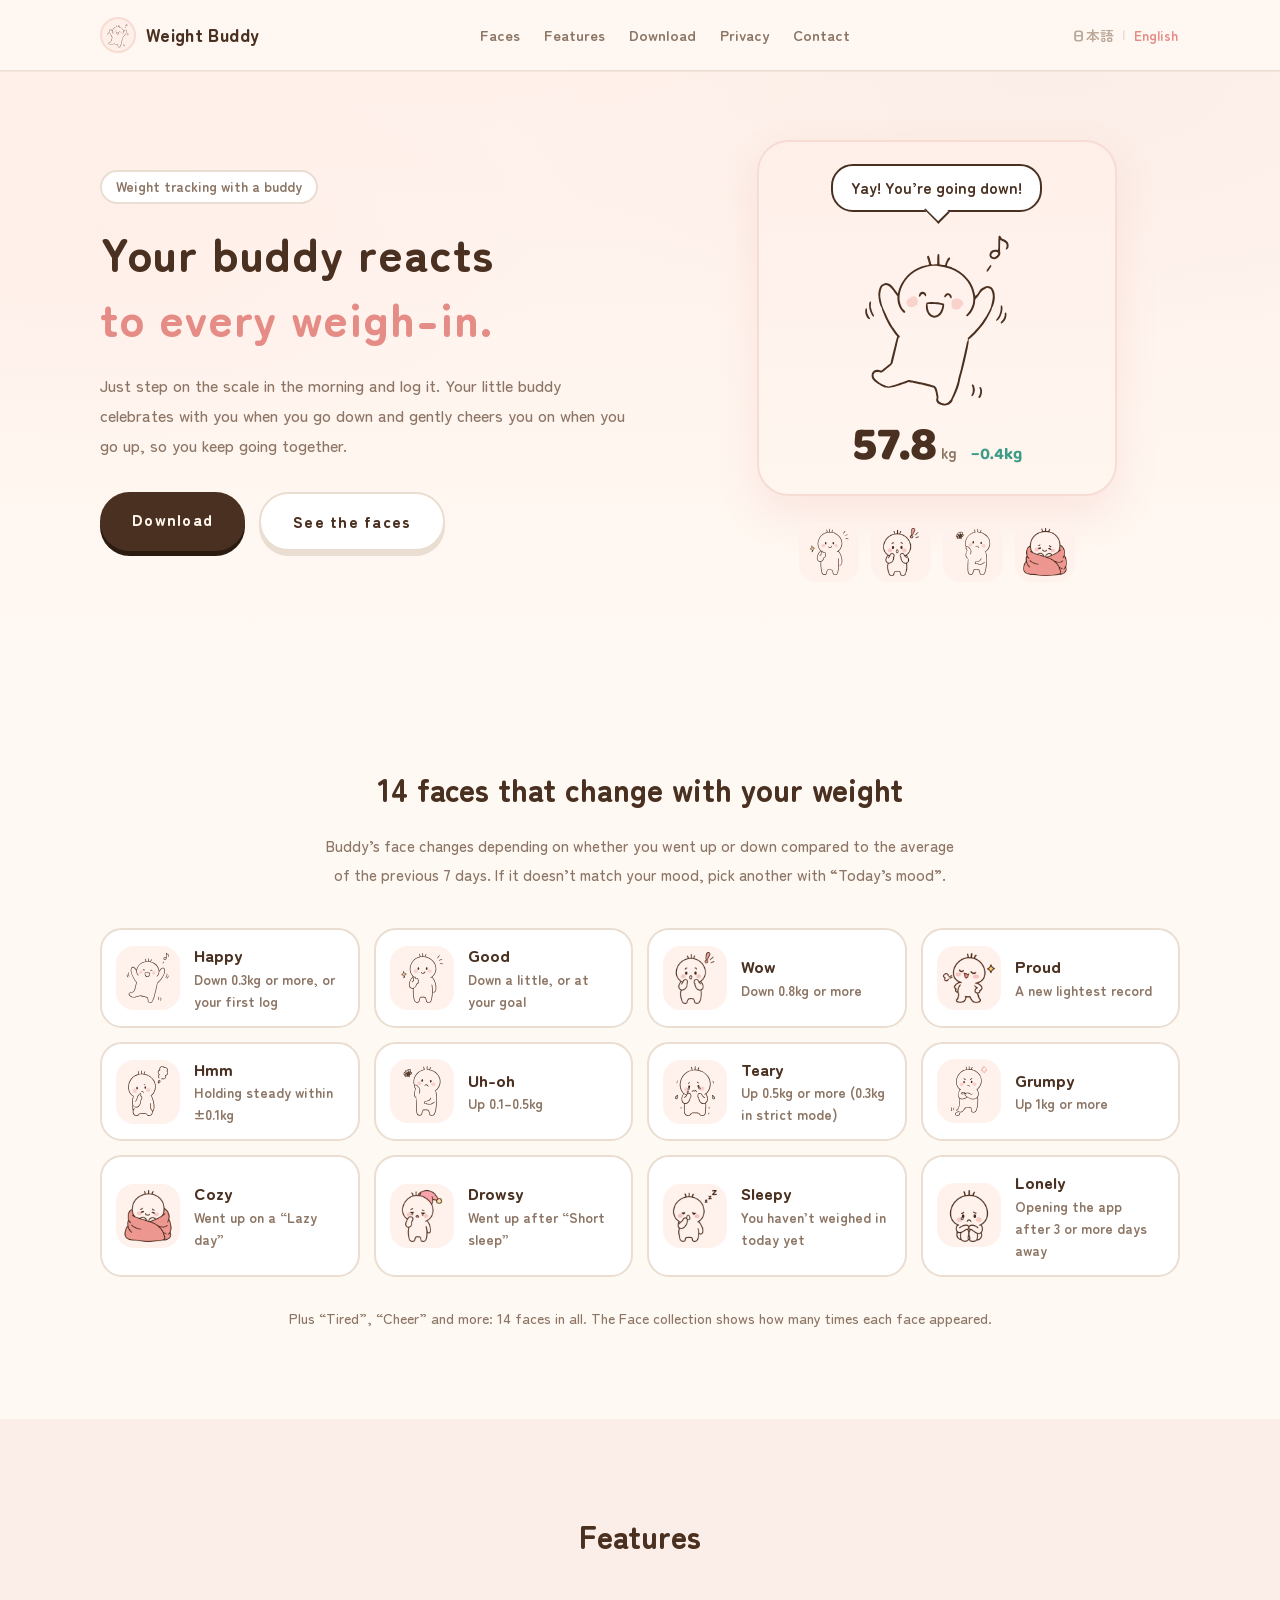
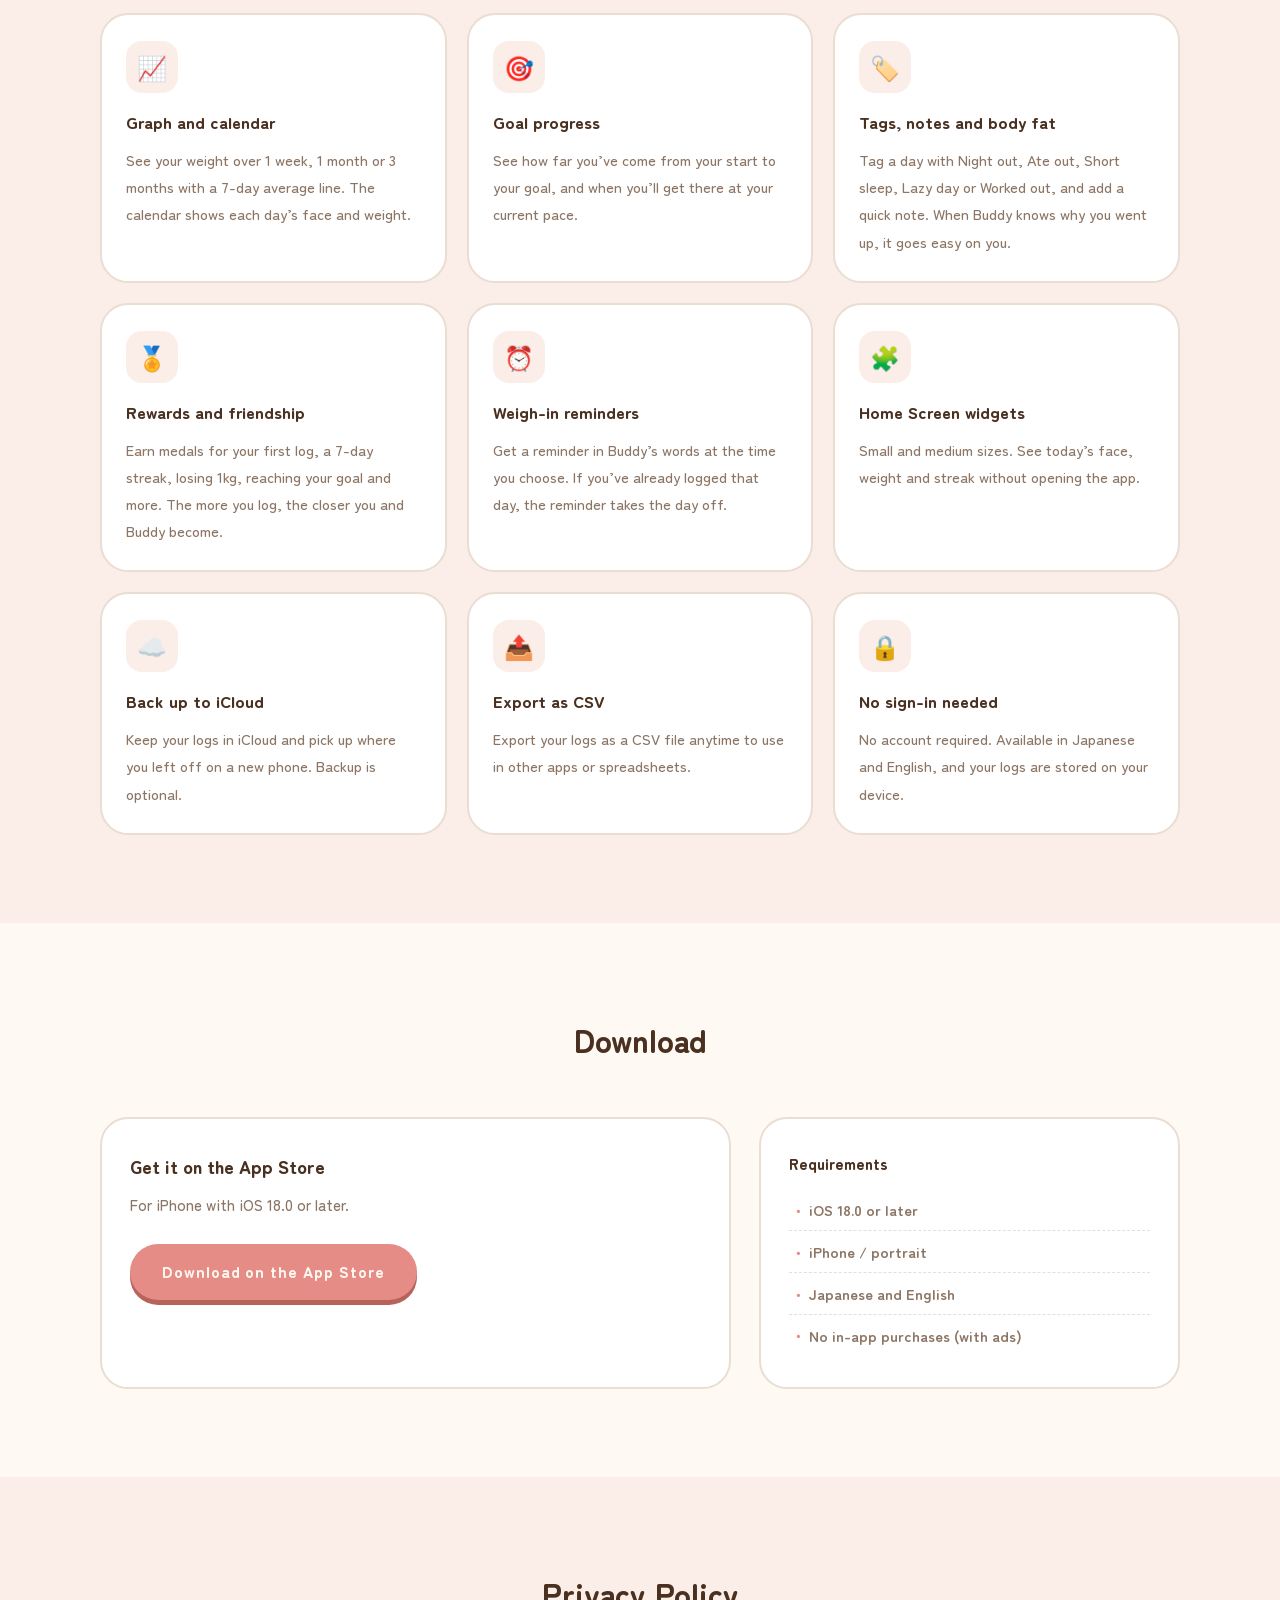
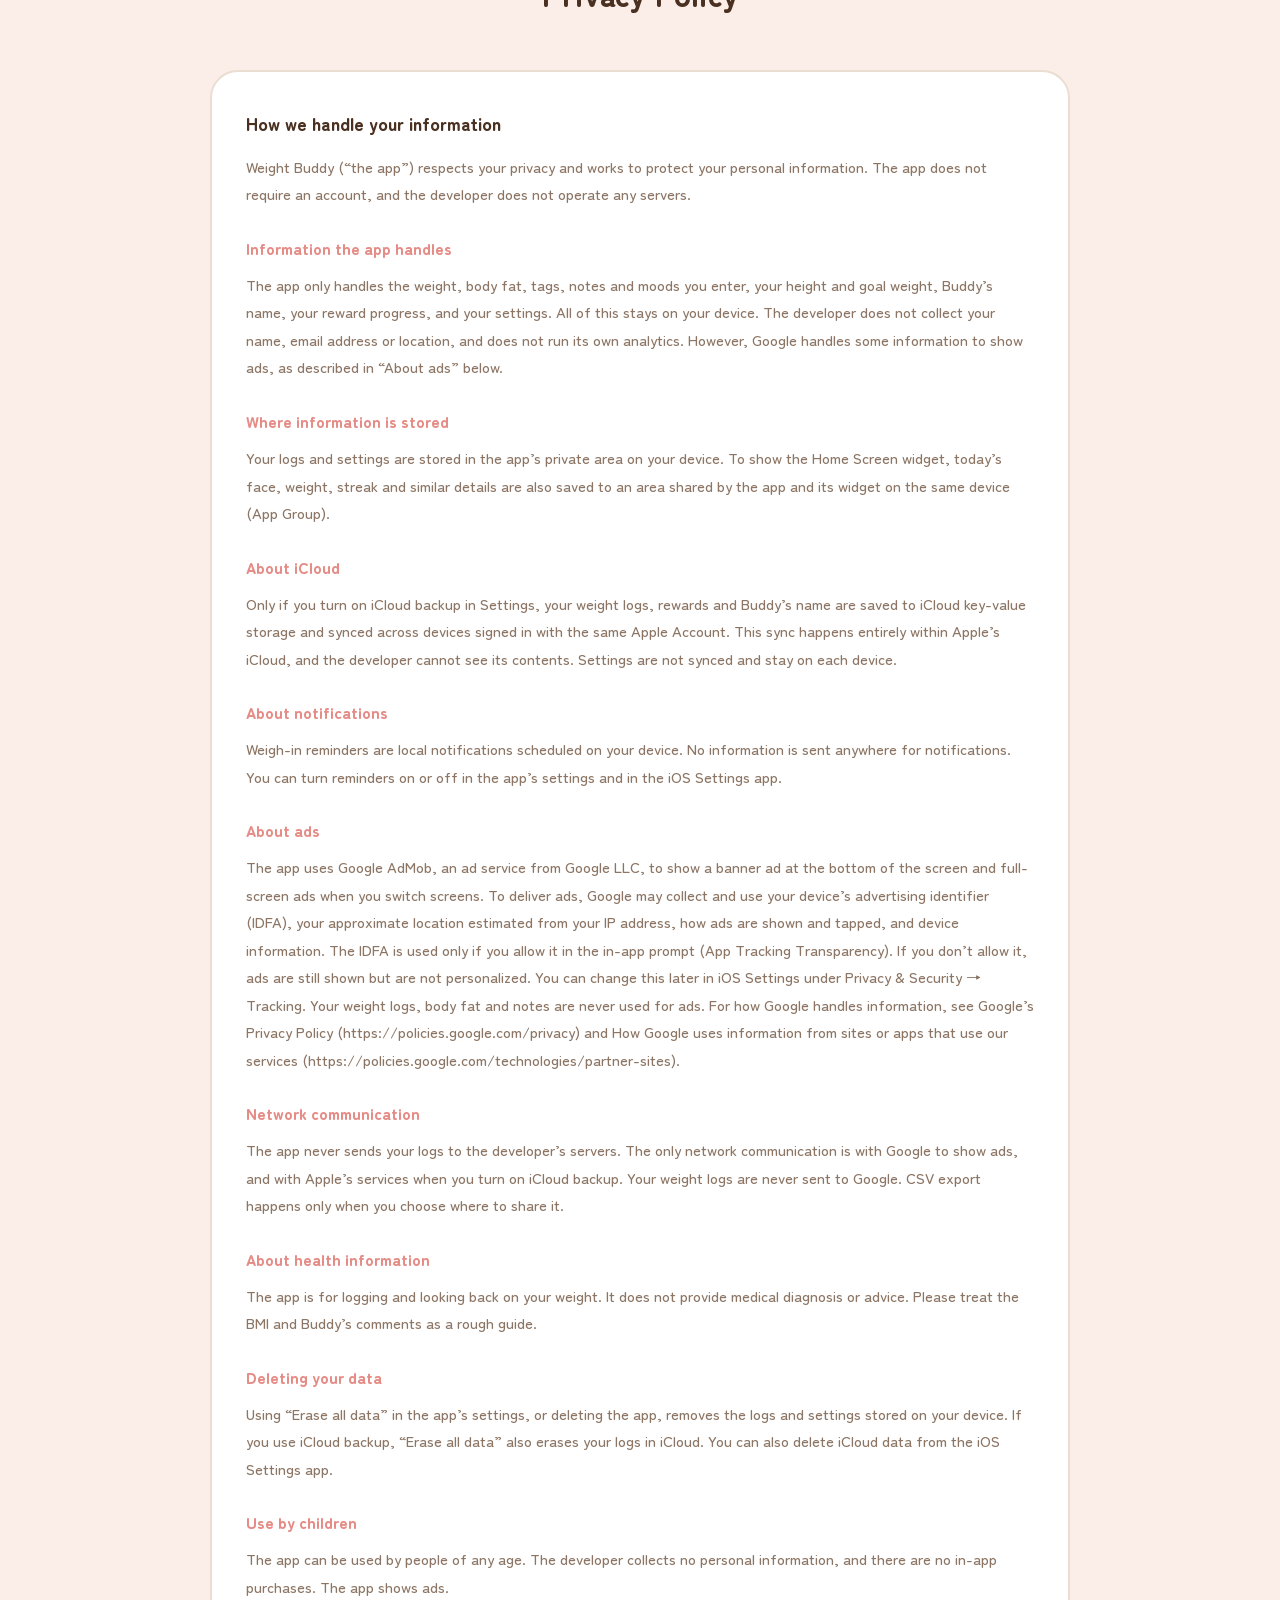
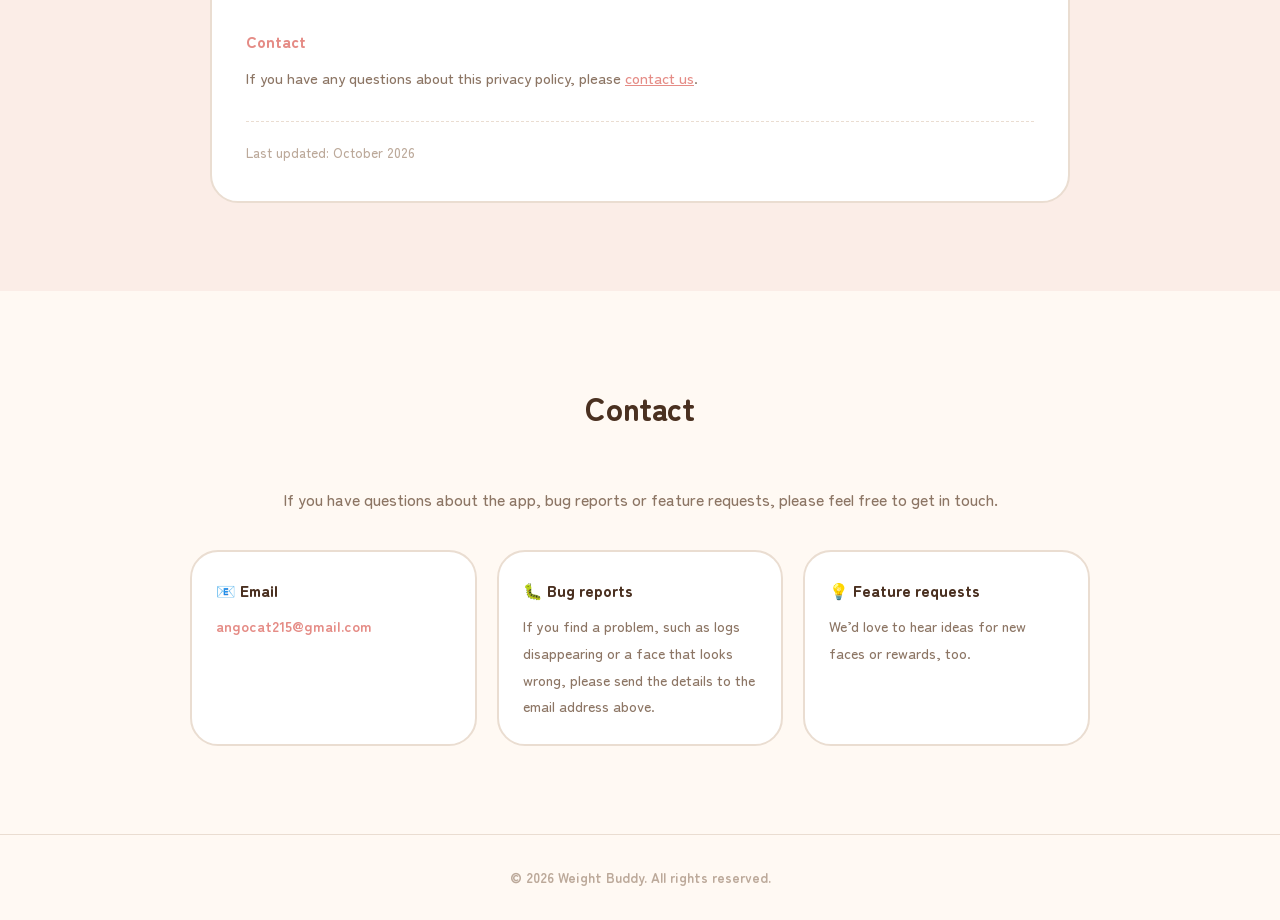
==== web/index.html @ db8caa2b "Add initial project files including app documentation, localization guidelines, and assets for the "" ====
<!doctype html>
<html lang="ja">
  <head>
    <meta charset="UTF-8" />
    <meta name="viewport" content="width=device-width, initial-scale=1.0" />
    <title data-i18n-key="page_title">かわいい体重きろく - まいにちの体重に、キャラが反応。</title>
    <meta
      name="description"
      data-i18n-key="meta_description"
      content="かわいい体重きろくは、まいにちの体重に合わせてキャラの表情が変わる、iPhone 向けの体重管理アプリです。減った日はいっしょによろこび、増えた日はやさしく受けとめてくれます。グラフ・カレンダー・もくひょうまでの道のり・ごほうび・ホーム画面ウィジェットつき。ログインは不要です。"
    />
    <link rel="preconnect" href="https://fonts.googleapis.com" />
    <link rel="preconnect" href="https://fonts.gstatic.com" crossorigin />
    <link
      href="https://fonts.googleapis.com/css2?family=Zen+Maru+Gothic:wght@500;700;900&family=Baloo+2:wght@600;700;800&display=swap"
      rel="stylesheet"
    />
    <link rel="stylesheet" href="styles.css" />
    <link rel="icon" type="image/svg+xml" href="images/faces/lg_happy.svg" />
  </head>
  <body>
    <!-- Header -->
    <header class="header">
      <nav class="nav-container">
        <a class="nav-logo" href="#">
          <img src="images/faces/lg_happy.svg" alt="" class="nav-logo-mark" />
          <h1 data-i18n-key="app_name">かわいい体重きろく</h1>
        </a>
        <ul class="nav-menu">
          <li><a href="#faces" data-i18n-key="nav_faces">表情</a></li>
          <li><a href="#features" data-i18n-key="nav_features">機能</a></li>
          <li><a href="#download" data-i18n-key="nav_download">ダウンロード</a></li>
          <li><a href="#privacy" data-i18n-key="nav_privacy">プライバシー</a></li>
          <li><a href="#contact" data-i18n-key="nav_contact">お問い合わせ</a></li>
        </ul>
        <div class="language-switcher">
          <button class="lang-btn active" data-lang="ja">日本語</button>
          <span class="lang-separator">|</span>
          <button class="lang-btn" data-lang="en">English</button>
        </div>
      </nav>
    </header>

    <!-- Hero Section -->
    <section class="hero">
      <div class="hero-container">
        <div class="hero-content">
          <p class="hero-eyebrow" data-i18n-key="hero_eyebrow">キャラといっしょの体重管理</p>
          <h2 class="hero-title">
            <span data-i18n-key="hero_title_line1">まいにちの体重に、</span>
            <span class="hero-title-accent" data-i18n-key="hero_title_line2">キャラが反応。</span>
          </h2>
          <p class="hero-description" data-i18n-key="hero_description">
            朝いちばんに体重計にのって、きろくするだけ。減った日はいっしょによろこんで、増えた日はやさしく受けとめてくれる、ちいさな相棒といっしょに続ける体重管理アプリです。
          </p>
          <div class="hero-buttons">
            <a href="#download" class="btn btn-primary" data-i18n-key="hero_cta_download">ダウンロード</a>
            <a href="#faces" class="btn btn-outline" data-i18n-key="hero_cta_faces">表情を見る</a>
          </div>
        </div>
        <div class="hero-image">
          <!-- ホームと同じ、キャラとふきだし -->
          <div class="hero-stage">
            <div class="hero-bubble" data-i18n-key="hero_bubble">やったー！ちゃんと減ってるよ！</div>
            <img src="images/faces/lg_happy.svg" alt="" class="hero-chara" />
            <div class="hero-weight">
              <span class="hero-weight-num">57.8</span><span class="hero-weight-unit">kg</span>
              <span class="hero-weight-delta">−0.4kg</span>
            </div>
          </div>
          <div class="hero-faces" aria-hidden="true">
            <img src="images/faces/lg_good.svg" alt="" />
            <img src="images/faces/surprise.png" alt="" />
            <img src="images/faces/lg_trouble.svg" alt="" />
            <img src="images/faces/cozy.png" alt="" />
          </div>
        </div>
      </div>
    </section>

    <!-- Faces Section -->
    <section class="faces" id="faces">
      <div class="container">
        <h2 class="section-title" data-i18n-key="faces_title">体重でかわる14の表情</h2>
        <p class="section-lead" data-i18n-key="faces_lead">
          前の7日の平均とくらべて、減ったか増えたかでキャラの表情が変わります。気分に合わない日は「きょうのきぶん」でえらびなおせます。
        </p>
        <div class="faces-grid">
          <div class="face-card">
            <img src="images/faces/lg_happy.svg" alt="" loading="lazy" />
            <div class="face-body">
              <h3 data-i18n-key="face_happy_title">るんるん</h3>
              <p data-i18n-key="face_happy_text">0.3kg 以上へった日、はじめてのきろく</p>
            </div>
          </div>
          <div class="face-card">
            <img src="images/faces/lg_good.svg" alt="" loading="lazy" />
            <div class="face-body">
              <h3 data-i18n-key="face_good_title">グッド</h3>
              <p data-i18n-key="face_good_text">少しへった日、もくひょうに届いた日</p>
            </div>
          </div>
          <div class="face-card">
            <img src="images/faces/surprise.png" alt="" loading="lazy" />
            <div class="face-body">
              <h3 data-i18n-key="face_surprise_title">びっくり</h3>
              <p data-i18n-key="face_surprise_text">0.8kg 以上へった日</p>
            </div>
          </div>
          <div class="face-card">
            <img src="images/faces/doya.png" alt="" loading="lazy" />
            <div class="face-body">
              <h3 data-i18n-key="face_doya_title">どやっ</h3>
              <p data-i18n-key="face_doya_text">いちばん軽い記録を更新した日</p>
            </div>
          </div>
          <div class="face-card">
            <img src="images/faces/lg_hmm.svg" alt="" loading="lazy" />
            <div class="face-body">
              <h3 data-i18n-key="face_hmm_title">うーん</h3>
              <p data-i18n-key="face_hmm_text">±0.1kg の横ばいの日</p>
            </div>
          </div>
          <div class="face-card">
            <img src="images/faces/lg_trouble.svg" alt="" loading="lazy" />
            <div class="face-body">
              <h3 data-i18n-key="face_trouble_title">こまった</h3>
              <p data-i18n-key="face_trouble_text">0.1〜0.5kg ふえた日</p>
            </div>
          </div>
          <div class="face-card">
            <img src="images/faces/lg_crying.svg" alt="" loading="lazy" />
            <div class="face-body">
              <h3 data-i18n-key="face_crying_title">なきそう</h3>
              <p data-i18n-key="face_crying_text">0.5kg 以上ふえた日（きびしめモードでは 0.3kg）</p>
            </div>
          </div>
          <div class="face-card">
            <img src="images/faces/lg_angry.svg" alt="" loading="lazy" />
            <div class="face-body">
              <h3 data-i18n-key="face_angry_title">おこ</h3>
              <p data-i18n-key="face_angry_text">1kg 以上ふえた日</p>
            </div>
          </div>
          <div class="face-card">
            <img src="images/faces/cozy.png" alt="" loading="lazy" />
            <div class="face-body">
              <h3 data-i18n-key="face_cozy_title">ぬくぬく</h3>
              <p data-i18n-key="face_cozy_text">ふえた日に「のんびり」のタグ</p>
            </div>
          </div>
          <div class="face-card">
            <img src="images/faces/nightcap.png" alt="" loading="lazy" />
            <div class="face-body">
              <h3 data-i18n-key="face_nightcap_title">ねぶそく</h3>
              <p data-i18n-key="face_nightcap_text">ふえた日に「寝不足」のタグ</p>
            </div>
          </div>
          <div class="face-card">
            <img src="images/faces/yawn.png" alt="" loading="lazy" />
            <div class="face-body">
              <h3 data-i18n-key="face_sleepy_title">ねむい</h3>
              <p data-i18n-key="face_sleepy_text">きょうはまだはかっていないとき</p>
            </div>
          </div>
          <div class="face-card">
            <img src="images/faces/lonely.png" alt="" loading="lazy" />
            <div class="face-body">
              <h3 data-i18n-key="face_lonely_title">さみしい</h3>
              <p data-i18n-key="face_lonely_text">3日以上あいて、ひさしぶりに開いたとき</p>
            </div>
          </div>
        </div>
        <p class="faces-note" data-i18n-key="faces_note">
          ほかに「つかれ」「おうえん」など、ぜんぶで14種類。「ひょうじょうずかん」で、どの顔に何回なったか見られます。
        </p>
      </div>
    </section>

    <!-- Features Section -->
    <section class="features" id="features">
      <div class="container">
        <h2 class="section-title" data-i18n-key="features_title">主な機能</h2>
        <div class="features-grid">
          <div class="feature-card">
            <div class="feature-icon"><div class="icon-placeholder">📈</div></div>
            <h3 data-i18n-key="feature_graph_title">グラフとカレンダー</h3>
            <p data-i18n-key="feature_graph_text">
              1週・1か月・3か月の体重のうつりかわりと、7日平均の線。カレンダーには、その日の顔と体重がならびます。
            </p>
          </div>
          <div class="feature-card">
            <div class="feature-icon"><div class="icon-placeholder">🎯</div></div>
            <h3 data-i18n-key="feature_goal_title">もくひょうまでの道のり</h3>
            <p data-i18n-key="feature_goal_text">
              スタートからもくひょうまで、いま何%進んだか。いまのペースだと、いつごろゴールできそうかも教えてくれます。
            </p>
          </div>
          <div class="feature-card">
            <div class="feature-icon"><div class="icon-placeholder">🏷️</div></div>
            <h3 data-i18n-key="feature_tags_title">タグ・メモ・体脂肪率</h3>
            <p data-i18n-key="feature_tags_text">
              飲み会・外食・寝不足・のんびり・運動したのタグと、ひとことメモ。増えた理由がわかると、キャラもやさしく受けとめます。
            </p>
          </div>
          <div class="feature-card">
            <div class="feature-icon"><div class="icon-placeholder">🏅</div></div>
            <h3 data-i18n-key="feature_reward_title">ごほうびとなかよし度</h3>
            <p data-i18n-key="feature_reward_text">
              はじめてのきろく、7日れんぞく、1kg へった、もくひょう達成などのメダル。毎日きろくするほど、キャラとのなかよし度が上がります。
            </p>
          </div>
          <div class="feature-card">
            <div class="feature-icon"><div class="icon-placeholder">⏰</div></div>
            <h3 data-i18n-key="feature_remind_title">はかってね通知</h3>
            <p data-i18n-key="feature_remind_text">
              決まった時間に、キャラのセリフでおしらせ。その日もう記録していたら、通知はお休みします。
            </p>
          </div>
          <div class="feature-card">
            <div class="feature-icon"><div class="icon-placeholder">🧩</div></div>
            <h3 data-i18n-key="feature_widget_title">ホーム画面ウィジェット</h3>
            <p data-i18n-key="feature_widget_text">
              小と中の2種類。アプリを開かなくても、きょうの表情と体重、連続日数が見られます。
            </p>
          </div>
          <div class="feature-card">
            <div class="feature-icon"><div class="icon-placeholder">☁️</div></div>
            <h3 data-i18n-key="feature_icloud_title">iCloud に預けられる</h3>
            <p data-i18n-key="feature_icloud_text">
              記録を iCloud に置いておけば、機種を変えても続きから使えます。使うかどうかは選べます。
            </p>
          </div>
          <div class="feature-card">
            <div class="feature-icon"><div class="icon-placeholder">📤</div></div>
            <h3 data-i18n-key="feature_csv_title">CSV で書き出せる</h3>
            <p data-i18n-key="feature_csv_text">
              記録はいつでも CSV ファイルにして、ほかのアプリや表計算で使えます。
            </p>
          </div>
          <div class="feature-card">
            <div class="feature-icon"><div class="icon-placeholder">🔒</div></div>
            <h3 data-i18n-key="feature_privacy_title">ログインなしですぐ使える</h3>
            <p data-i18n-key="feature_privacy_text">
              アカウントの登録はいりません。日本語と英語に対応し、記録は端末の中に保存されます。
            </p>
          </div>
        </div>
      </div>
    </section>

    <!-- Download Section -->
    <section class="download" id="download">
      <div class="container">
        <h2 class="section-title" data-i18n-key="download_title">ダウンロード</h2>
        <div class="download-content">
          <div class="download-info">
            <h3 data-i18n-key="download_heading">App Store で今すぐダウンロード</h3>
            <p data-i18n-key="download_subheading">iOS 18.0 以降の iPhone に対応しています。</p>
            <a href="#" class="app-store-placeholder" data-i18n-key="download_button">App Store でダウンロード</a>
          </div>
          <div class="download-requirements">
            <h4 data-i18n-key="download_requirements_title">システム要件</h4>
            <ul>
              <li data-i18n-key="download_requirements_ios">iOS 18.0 以降</li>
              <li data-i18n-key="download_requirements_devices">iPhone／縦向き</li>
              <li data-i18n-key="download_requirements_language">日本語・英語</li>
              <li data-i18n-key="download_requirements_iap">App内課金なし（広告あり）</li>
            </ul>
          </div>
        </div>
      </div>
    </section>

    <!-- Privacy Section -->
    <section class="privacy" id="privacy">
      <div class="container">
        <h2 class="section-title" data-i18n-key="privacy_title">プライバシーポリシー</h2>
        <div class="privacy-content">
          <h3 data-i18n-key="privacy_handling_heading">個人情報の取り扱いについて</h3>
          <p data-i18n-key="privacy_handling_text">
            かわいい体重きろく（以下「本アプリ」）は、利用者のプライバシーを尊重し、個人情報の保護に努めます。本アプリはアカウント登録を必要とせず、開発者のサーバーを持ちません。
          </p>

          <h4 data-i18n-key="privacy_collect_heading">扱う情報</h4>
          <p data-i18n-key="privacy_collect_text">
            本アプリが扱うのは、利用者が入力した体重・体脂肪率・タグ・メモ・きぶん、身長ともくひょう体重、キャラの名前、ごほうびの達成状況、および各種設定だけで、これらはすべて端末の中に留まります。開発者が氏名・メールアドレス・位置情報を収集することはありません。開発者自身は利用状況の解析（アナリティクス）を行いません。ただし、広告の表示のために、下記「広告について」のとおり Google が情報を扱います。
          </p>

          <h4 data-i18n-key="privacy_storage_heading">情報の保存</h4>
          <p data-i18n-key="privacy_storage_text">
            記録と設定は、端末内のアプリ専用の領域に保存されます。ホーム画面ウィジェットに表示するため、きょうの表情・体重・連続日数などを、同じ端末の中でアプリとウィジェットが共有する領域（App Group）にも保存します。
          </p>

          <h4 data-i18n-key="privacy_icloud_heading">iCloud について</h4>
          <p data-i18n-key="privacy_icloud_text">
            設定で iCloud バックアップを有効にした場合に限り、体重の記録・ごほうび・キャラの名前が iCloud のキーバリューストアに保存され、同じ Apple アカウントの端末間で同期されます。この同期は Apple の iCloud 上で完結し、開発者がその内容を参照することはできません。設定は同期されず、その端末にだけ残ります。
          </p>

          <h4 data-i18n-key="privacy_notification_heading">通知について</h4>
          <p data-i18n-key="privacy_notification_text">
            「はかってね通知」は、端末の中で予約するローカル通知です。通知のために情報を外部へ送ることはありません。通知を使うかどうかは、アプリの設定と iOS の「設定」で変えられます。
          </p>

          <h4 data-i18n-key="privacy_ads_heading">広告について</h4>
          <p data-i18n-key="privacy_ads_text">
            本アプリは、Google LLC の広告配信サービス「Google AdMob」を使って、画面の下のバナー広告と、画面の切りかえ時の全画面広告を表示します。広告の配信のため、Google は端末の広告識別子（IDFA）、IP アドレスから推定されるおおよその位置、広告の表示やタップの状況、端末の情報などを収集・利用することがあります。IDFA を使うのは、アプリの中で表示される確認（App Tracking Transparency）で利用者が許可した場合だけです。許可しなかった場合も広告は表示されますが、利用者に合わせた広告にはなりません。許可はあとから iOS の「設定」の「プライバシーとセキュリティ」→「トラッキング」で変更できます。体重の記録・体脂肪率・メモなどが広告に使われることはありません。Google による情報の扱いは、Google のプライバシーポリシー（https://policies.google.com/privacy）と、Google のサービスを使うサイトやアプリから収集した情報の Google による使用（https://policies.google.com/technologies/partner-sites）をご覧ください。
          </p>

          <h4 data-i18n-key="privacy_network_heading">外部との通信</h4>
          <p data-i18n-key="privacy_network_text">
            本アプリは、開発者のサーバーへ利用者の記録を送信しません。ネットワークを使うのは、広告の表示のための Google との通信と、利用者が iCloud バックアップを有効にした場合の Apple のサービスとの通信だけです。体重の記録が Google に送られることはありません。CSV の書き出しは、利用者が共有先を選んだときにだけ行われます。
          </p>

          <h4 data-i18n-key="privacy_health_heading">健康に関する情報について</h4>
          <p data-i18n-key="privacy_health_text">
            本アプリは、体重の記録と振り返りのためのものです。医療上の診断や助言を行うものではありません。表示される BMI やキャラのセリフは目安としてご利用ください。
          </p>

          <h4 data-i18n-key="privacy_delete_heading">データの削除</h4>
          <p data-i18n-key="privacy_delete_text">
            アプリの設定の「すべてのデータを消す」、またはアプリの削除で、端末内に保存された記録と設定が削除されます。iCloud バックアップを使っている場合は、「すべてのデータを消す」で iCloud 上の記録も消えます。iOS の設定から iCloud 上のデータを削除することもできます。
          </p>

          <h4 data-i18n-key="privacy_children_heading">お子さまの利用について</h4>
          <p data-i18n-key="privacy_children_text">
            本アプリは年齢を問わず利用できます。開発者は個人情報を収集せず、アプリ内購入もありません。広告は表示されます。
          </p>

          <h4 data-i18n-key="privacy_contact_heading">お問い合わせ</h4>
          <p>
            <span data-i18n-key="privacy_contact_text_before">プライバシーポリシーに関するご質問は、</span
            ><a href="#contact" data-i18n-key="privacy_contact_link">お問い合わせ</a
            ><span data-i18n-key="privacy_contact_text_after">までご連絡ください。</span>
          </p>

          <p class="privacy-update" data-i18n-key="privacy_update">最終更新: 2026 年 10 月</p>
        </div>
      </div>
    </section>

    <!-- Contact Section -->
    <section class="contact" id="contact">
      <div class="container">
        <h2 class="section-title" data-i18n-key="contact_title">お問い合わせ</h2>
        <div class="contact-content">
          <p data-i18n-key="contact_intro">
            アプリに関するご質問、バグ報告、機能要望などがございましたら、お気軽にお問い合わせください。
          </p>
          <div class="contact-methods">
            <div class="contact-method">
              <h3 data-i18n-key="contact_email_heading">📧 メール</h3>
              <p><a href="mailto:angocat215@gmail.com">angocat215@gmail.com</a></p>
            </div>
            <div class="contact-method">
              <h3 data-i18n-key="contact_bug_heading">🐛 バグ報告</h3>
              <p data-i18n-key="contact_bug_text">
                記録が消えた、表情がおかしいといった不具合を見つけたら、上記メールアドレスまで詳細をお送りください。
              </p>
            </div>
            <div class="contact-method">
              <h3 data-i18n-key="contact_feature_heading">💡 機能要望</h3>
              <p data-i18n-key="contact_feature_text">
                こんな表情やごほうびがほしい、といったご要望もお待ちしています。
              </p>
            </div>
          </div>
        </div>
      </div>
    </section>

    <!-- Footer -->
    <footer class="footer">
      <div class="container">
        <div class="footer-bottom">
          <p data-i18n-key="footer_copyright">© 2026 かわいい体重きろく. All rights reserved.</p>
        </div>
      </div>
    </footer>

    <script src="script.js"></script>
  </body>
</html>
---- web/styles.css ----
/* ── 体重きろく 紹介ページの配色 ─────────────────────────────────────
   iOS アプリの配色（Shared/Theme.swift の Palette）をそのまま反映。
   paper #FFF9F3   ink #4A3020   inkSoft #8C7564   inkFaint #BCA99A   line #EADDD1
   rose #E58C86   cheek #F9D2CC   blush #FBEDE7   heroTop #FFEFE9   heroBorder #F6DCD3
   mint #9FD3C7   mintInk #3E9B86   gold #F3CA89   up #D06A63
   （パズルちゃんの紹介ページ tsudatech/puzzle_chan_web・ぽこりんの web/ の構成を踏襲。
     カードはアプリと同じく白地に淡い茶色のふち、主なボタンは「きろくする」と同じこげ茶）

   文字はアプリと同じ Zen Maru Gothic（本文）と Baloo 2（数字）を Google Fonts から読む。
*/
* {
  margin: 0;
  padding: 0;
  box-sizing: border-box;
}

body {
  font-family: "Zen Maru Gothic", -apple-system, BlinkMacSystemFont, sans-serif;
  font-weight: 700;
  line-height: 1.85;
  color: #4a3020;
  background-color: #fff9f3;
}

.container {
  max-width: 1120px;
  margin: 0 auto;
  padding: 0 20px;
}

/* Header */
.header {
  background-color: rgba(255, 249, 243, 0.9);
  backdrop-filter: blur(12px);
  -webkit-backdrop-filter: blur(12px);
  box-shadow: 0 1.5px 0 #eaddd1;
  position: fixed;
  top: 0;
  left: 0;
  right: 0;
  z-index: 1000;
}

.nav-container {
  max-width: 1120px;
  margin: 0 auto;
  padding: 0 20px;
  display: flex;
  justify-content: space-between;
  align-items: center;
  height: 70px;
}

.nav-logo {
  display: flex;
  align-items: center;
  gap: 10px;
  text-decoration: none;
}

.nav-logo-mark {
  width: 36px;
  height: 36px;
  border-radius: 50%;
  background: #ffefe9;
  border: 2px solid #f6dcd3;
  padding: 2px;
}

.nav-logo h1 {
  font-size: 1.1rem;
  font-weight: 900;
  color: #4a3020;
  letter-spacing: 0.02em;
}

.nav-menu {
  display: flex;
  gap: 24px;
  list-style: none;
}

.nav-menu a {
  color: #8c7564;
  text-decoration: none;
  font-size: 0.92rem;
  font-weight: 700;
  transition: color 0.2s ease;
}

.nav-menu a:hover {
  color: #e58c86;
}

.language-switcher {
  display: flex;
  align-items: center;
  gap: 6px;
}

.lang-btn {
  background: none;
  border: none;
  color: #bca99a;
  font-family: inherit;
  font-size: 0.85rem;
  font-weight: 700;
  cursor: pointer;
  padding: 4px 2px;
  transition: color 0.2s ease;
}

.lang-btn:hover,
.lang-btn.active {
  color: #e58c86;
}

.lang-separator {
  color: #eaddd1;
  font-size: 0.85rem;
}

/* Hero */
.hero {
  padding: 140px 0 90px;
  background:
    radial-gradient(900px 420px at 82% 12%, #fbede7 0%, rgba(251, 237, 231, 0) 62%),
    radial-gradient(760px 380px at 8% 34%, #ffefe9 0%, rgba(255, 239, 233, 0) 60%),
    linear-gradient(#ffefe9, #fff9f3);
}

.hero-container {
  max-width: 1120px;
  margin: 0 auto;
  padding: 0 20px;
  display: grid;
  grid-template-columns: 1.05fr 0.95fr;
  gap: 56px;
  align-items: center;
}

.hero-eyebrow {
  display: inline-block;
  font-size: 0.86rem;
  color: #8c7564;
  background: #fff;
  border: 2px solid #eaddd1;
  border-radius: 999px;
  padding: 2px 14px;
  margin-bottom: 16px;
}

.hero-title {
  font-size: clamp(1.9rem, 4.2vw, 2.9rem);
  font-weight: 900;
  line-height: 1.4;
  margin-bottom: 20px;
  letter-spacing: 0.02em;
}

/* 語の途中で折り返らないよう、行のまとまりごとに改行させる */
.hero-title span {
  display: inline-block;
}

.hero-title-accent {
  color: #e58c86;
}

.hero-description {
  font-size: 1.02rem;
  font-weight: 500;
  color: #8c7564;
  margin-bottom: 32px;
  max-width: 34em;
}

.hero-buttons {
  display: flex;
  gap: 14px;
  flex-wrap: wrap;
}

/* ボタンはアプリの「きろくする」と同じ、こげ茶の丸いピル（下に影） */
.btn {
  display: inline-block;
  padding: 13px 32px;
  border-radius: 999px;
  text-decoration: none;
  font-weight: 900;
  font-size: 0.98rem;
  letter-spacing: 0.08em;
  transition: transform 0.08s ease, box-shadow 0.08s ease, background 0.2s ease;
}

.btn-primary {
  background: #4a3020;
  color: #fff6ee;
  box-shadow: 0 5px 0 #2b1c12;
}

.btn-primary:hover {
  transform: translateY(2px);
  box-shadow: 0 3px 0 #2b1c12;
}

.btn-outline {
  background: #fff;
  color: #4a3020;
  border: 2px solid #eaddd1;
  box-shadow: 0 5px 0 #eaddd1;
}

.btn-outline:hover {
  transform: translateY(2px);
  box-shadow: 0 3px 0 #eaddd1;
}

.hero-image {
  display: flex;
  flex-direction: column;
  align-items: center;
  gap: 26px;
}

/* アプリのホームと同じ、ピンクの台にキャラとふきだし */
.hero-stage {
  width: min(360px, 100%);
  padding: 22px 22px 24px;
  border-radius: 32px;
  background: linear-gradient(#ffefe9, #fff6f0);
  border: 2px solid #f6dcd3;
  box-shadow: 0 18px 40px rgba(229, 140, 134, 0.16);
  text-align: center;
}

.hero-bubble {
  position: relative;
  display: inline-block;
  background: #fff;
  border: 2px solid #4a3020;
  border-radius: 22px;
  padding: 10px 18px;
  font-size: 0.98rem;
  font-weight: 700;
  line-height: 1.5;
  margin-bottom: 10px;
}

.hero-bubble::after {
  content: "";
  position: absolute;
  bottom: -11px;
  left: 50%;
  width: 18px;
  height: 18px;
  background: #fff;
  border-right: 2px solid #4a3020;
  border-bottom: 2px solid #4a3020;
  transform: translateX(-50%) rotate(45deg) scaleY(0.8);
}

.hero-chara {
  display: block;
  width: 190px;
  height: 190px;
  margin: 4px auto 0;
  transform-origin: 50% 90%;
  animation: breathe 3.2s ease-in-out infinite;
}

.hero-weight {
  margin-top: 6px;
  display: flex;
  justify-content: center;
  align-items: baseline;
  gap: 4px;
}

.hero-weight-num {
  font-family: "Baloo 2", sans-serif;
  font-size: 3rem;
  font-weight: 800;
  line-height: 1;
}

.hero-weight-unit {
  font-size: 0.95rem;
  color: #8c7564;
}

.hero-weight-delta {
  margin-left: 10px;
  font-family: "Baloo 2", sans-serif;
  font-size: 1.05rem;
  font-weight: 700;
  color: #3e9b86;
}

@keyframes breathe {
  0%, 100% { transform: scale(1, 1); }
  50% { transform: scale(1.02, 0.98); }
}

/* ほかの表情が、ふわふわ並ぶ */
.hero-faces {
  display: flex;
  gap: 12px;
}

.hero-faces img {
  width: 60px;
  height: 60px;
  padding: 4px;
  border-radius: 18px;
  background: #fff1ec;
  animation: bob 2.4s ease-in-out infinite;
}

.hero-faces img:nth-child(2) { animation-delay: 0.2s; }
.hero-faces img:nth-child(3) { animation-delay: 0.4s; }
.hero-faces img:nth-child(4) { animation-delay: 0.6s; }

@keyframes bob {
  0%, 100% { transform: translateY(0); }
  50% { transform: translateY(-7px); }
}

/* Sections */
.section-title {
  text-align: center;
  font-size: clamp(1.5rem, 2.6vw, 1.95rem);
  font-weight: 900;
  margin-bottom: 14px;
}

.section-lead {
  text-align: center;
  color: #8c7564;
  font-size: 0.96rem;
  font-weight: 500;
  max-width: 46em;
  margin: 0 auto 40px;
  text-wrap: balance;
}

/* 見出しだけの節は、見出しの下に余白を足して本体と離す */
.features .section-title,
.download .section-title,
.privacy .section-title,
.contact .section-title {
  margin-bottom: 48px;
}

/* カードの共通の見た目（アプリのカードと同じく、白地に淡い茶色のふち） */
.face-card,
.feature-card,
.download-info,
.download-requirements,
.privacy-content,
.contact-method {
  background: #fff;
  border: 2px solid #eaddd1;
  border-radius: 28px;
}

/* Faces */
.faces {
  padding: 88px 0;
  background-color: #fff9f3;
}

.faces-grid {
  display: grid;
  grid-template-columns: repeat(auto-fit, minmax(250px, 1fr));
  gap: 14px;
}

.face-card {
  display: flex;
  align-items: center;
  gap: 14px;
  padding: 14px 18px 14px 14px;
  border-radius: 22px;
  transition: transform 0.2s ease;
}

.face-card:hover {
  transform: translateY(-3px);
}

.face-card img {
  width: 64px;
  height: 64px;
  flex: none;
  padding: 4px;
  border-radius: 18px;
  background: #fff1ec;
}

.face-body h3 {
  font-size: 1.05rem;
  font-weight: 900;
  line-height: 1.4;
}

.face-body p {
  font-size: 0.86rem;
  color: #8c7564;
  line-height: 1.6;
}

.faces-note {
  text-align: center;
  color: #8c7564;
  font-size: 0.9rem;
  font-weight: 500;
  margin-top: 28px;
  text-wrap: balance;
}

/* Features */
.features {
  padding: 88px 0;
  background-color: #fbede7;
}

.features-grid {
  display: grid;
  grid-template-columns: repeat(auto-fit, minmax(268px, 1fr));
  gap: 20px;
}

.feature-card {
  padding: 26px 24px;
  transition: transform 0.2s ease;
}

.feature-card:hover {
  transform: translateY(-3px);
}

.feature-icon {
  margin-bottom: 14px;
}

.icon-placeholder {
  width: 52px;
  height: 52px;
  border-radius: 16px;
  background: #fbede7;
  display: flex;
  align-items: center;
  justify-content: center;
  font-size: 1.5rem;
}

.feature-card h3 {
  font-size: 1.04rem;
  font-weight: 900;
  margin-bottom: 8px;
}

.feature-card p {
  font-size: 0.92rem;
  font-weight: 500;
  color: #8c7564;
  line-height: 1.85;
}

/* Download */
.download {
  padding: 88px 0;
  background-color: #fff9f3;
}

.download-content {
  display: grid;
  grid-template-columns: 1.2fr 0.8fr;
  gap: 28px;
  align-items: stretch;
}

.download-info,
.download-requirements {
  padding: 30px 28px;
}

.download-info h3 {
  font-size: 1.15rem;
  font-weight: 900;
  margin-bottom: 8px;
}

.download-info p {
  color: #8c7564;
  font-size: 0.94rem;
  font-weight: 500;
  margin-bottom: 26px;
}

.app-store-placeholder {
  display: inline-block;
  padding: 13px 32px;
  border-radius: 999px;
  background: #e58c86;
  color: #fff6ee;
  text-decoration: none;
  font-weight: 900;
  font-size: 0.98rem;
  letter-spacing: 0.06em;
  box-shadow: 0 5px 0 #b8625c;
  transition: transform 0.08s ease, box-shadow 0.08s ease;
}

.app-store-placeholder:hover {
  transform: translateY(2px);
  box-shadow: 0 3px 0 #b8625c;
}

.download-requirements h4 {
  font-size: 0.95rem;
  font-weight: 900;
  margin-bottom: 12px;
}

.download-requirements ul {
  list-style: none;
}

.download-requirements li {
  color: #8c7564;
  font-size: 0.92rem;
  padding: 7px 0 7px 20px;
  position: relative;
  border-bottom: 1.5px dashed #eaddd1;
}

.download-requirements li:last-child {
  border-bottom: none;
}

.download-requirements li::before {
  content: "・";
  position: absolute;
  left: 2px;
  color: #e58c86;
}

/* Privacy */
.privacy {
  padding: 88px 0;
  background-color: #fbede7;
}

.privacy-content {
  padding: 36px 34px;
  max-width: 860px;
  margin: 0 auto;
}

.privacy-content h3 {
  font-size: 1.1rem;
  font-weight: 900;
  margin-bottom: 12px;
}

.privacy-content h4 {
  font-size: 0.98rem;
  font-weight: 900;
  margin: 26px 0 8px;
  color: #e58c86;
}

.privacy-content p {
  color: #8c7564;
  font-size: 0.93rem;
  font-weight: 500;
}

.privacy-content a {
  color: #e58c86;
}

.privacy-update {
  margin-top: 30px;
  padding-top: 18px;
  border-top: 1.5px dashed #eaddd1;
  font-size: 0.84rem !important;
  color: #bca99a !important;
}

/* Contact */
.contact {
  padding: 88px 0;
  background-color: #fff9f3;
}

.contact-content {
  max-width: 900px;
  margin: 0 auto;
  text-align: center;
}

.contact-content > p {
  color: #8c7564;
  font-weight: 500;
  margin-bottom: 36px;
}

.contact-methods {
  display: grid;
  grid-template-columns: repeat(auto-fit, minmax(232px, 1fr));
  gap: 20px;
  text-align: left;
}

.contact-method {
  padding: 24px;
}

.contact-method h3 {
  font-size: 0.98rem;
  font-weight: 900;
  margin-bottom: 8px;
}

.contact-method p,
.contact-method a {
  font-size: 0.9rem;
  font-weight: 500;
  color: #8c7564;
}

.contact-method a {
  color: #e58c86;
  font-weight: 700;
  text-decoration: none;
}

.contact-method a:hover {
  text-decoration: underline;
}

/* Footer */
.footer {
  background: #fff9f3;
  border-top: 1.5px solid #eaddd1;
  padding: 30px 0;
}

.footer-bottom {
  text-align: center;
  color: #bca99a;
  font-size: 0.84rem;
}

/* Animation */
@keyframes fadeInUp {
  from {
    opacity: 0;
    transform: translateY(18px);
  }
  to {
    opacity: 1;
    transform: translateY(0);
  }
}

.fade-in-up {
  animation: fadeInUp 0.5s ease forwards;
}

@media (prefers-reduced-motion: reduce) {
  * {
    animation: none !important;
    transition: none !important;
  }
}

/* Responsive */
@media (max-width: 900px) {
  .hero-container,
  .download-content {
    grid-template-columns: 1fr;
  }

  .hero {
    padding: 120px 0 72px;
    text-align: center;
  }

  .hero-description {
    margin-left: auto;
    margin-right: auto;
  }

  .hero-buttons {
    justify-content: center;
  }

  .hero-image {
    order: -1;
    margin-bottom: 12px;
  }
}

@media (max-width: 640px) {
  .nav-menu {
    display: none;
  }

  .hero-chara {
    width: 150px;
    height: 150px;
  }

  .hero-faces img {
    width: 50px;
    height: 50px;
  }

  .privacy-content {
    padding: 26px 20px;
  }
}
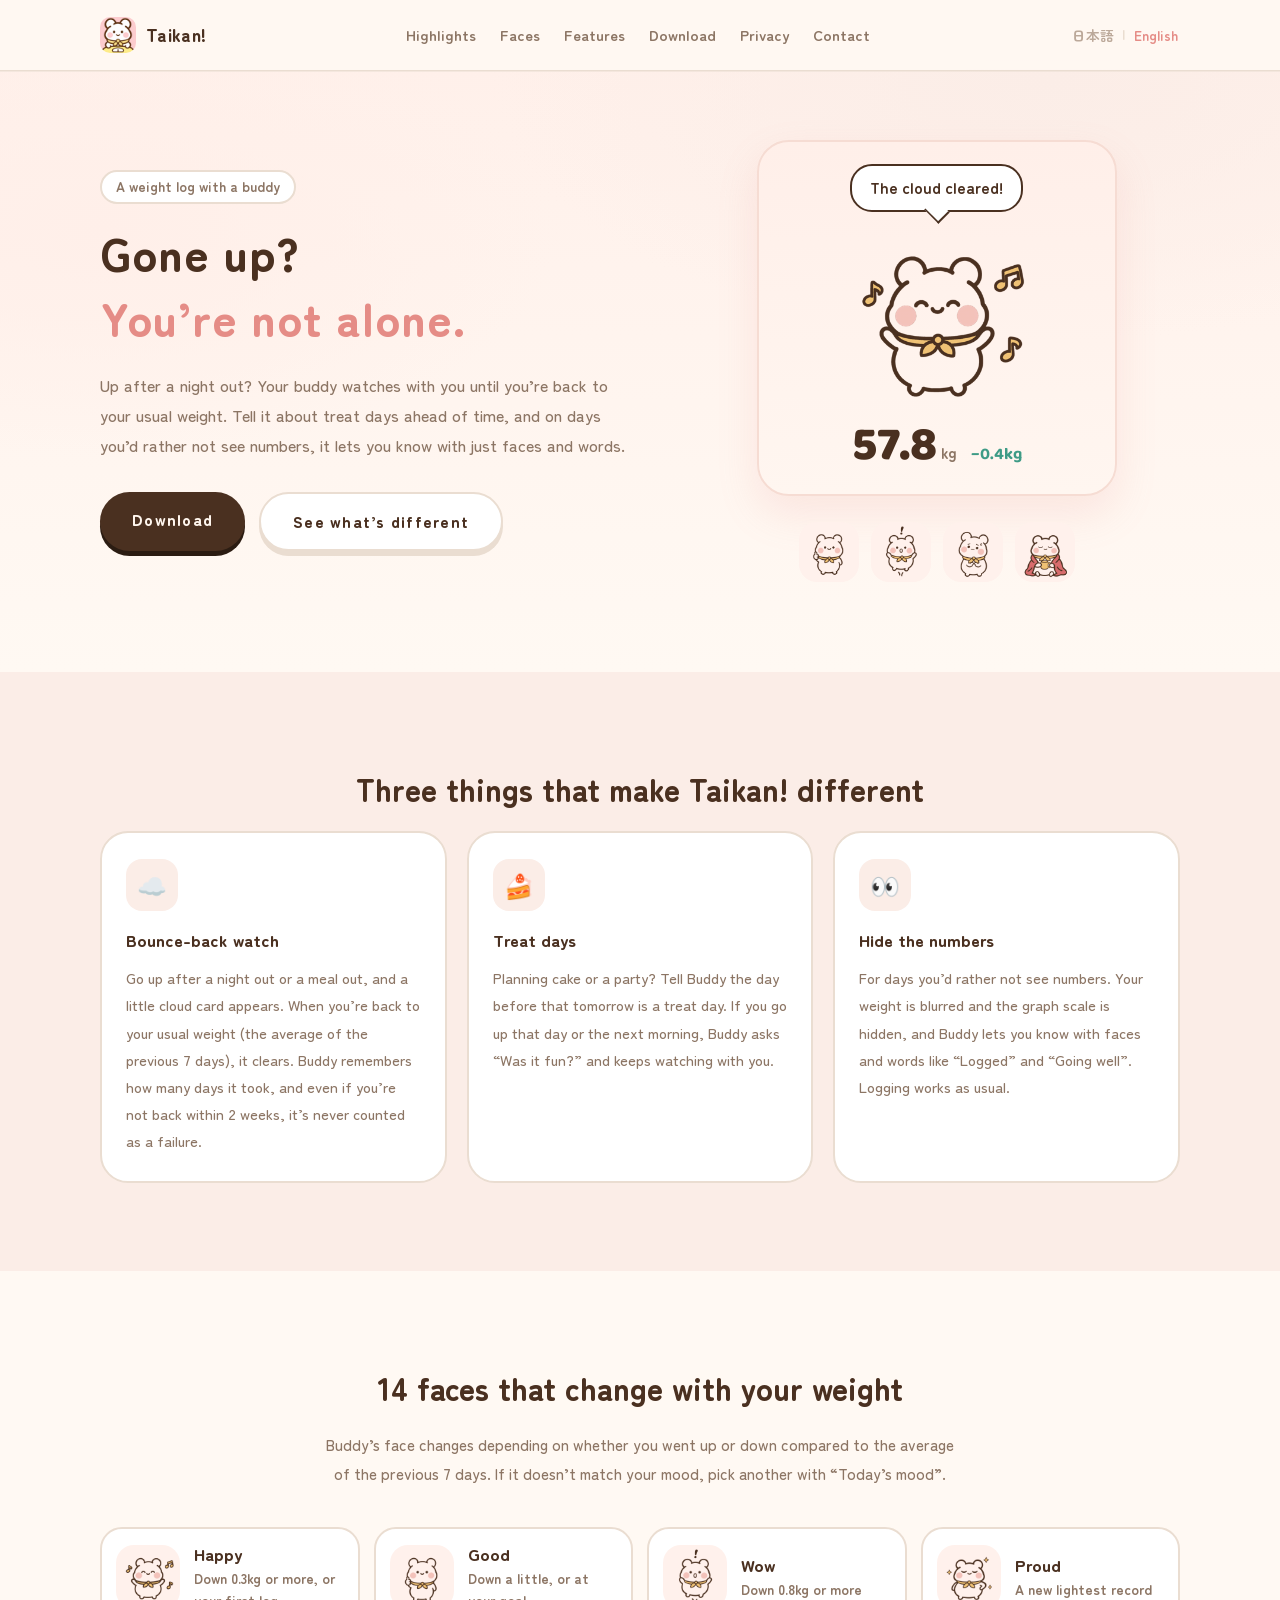
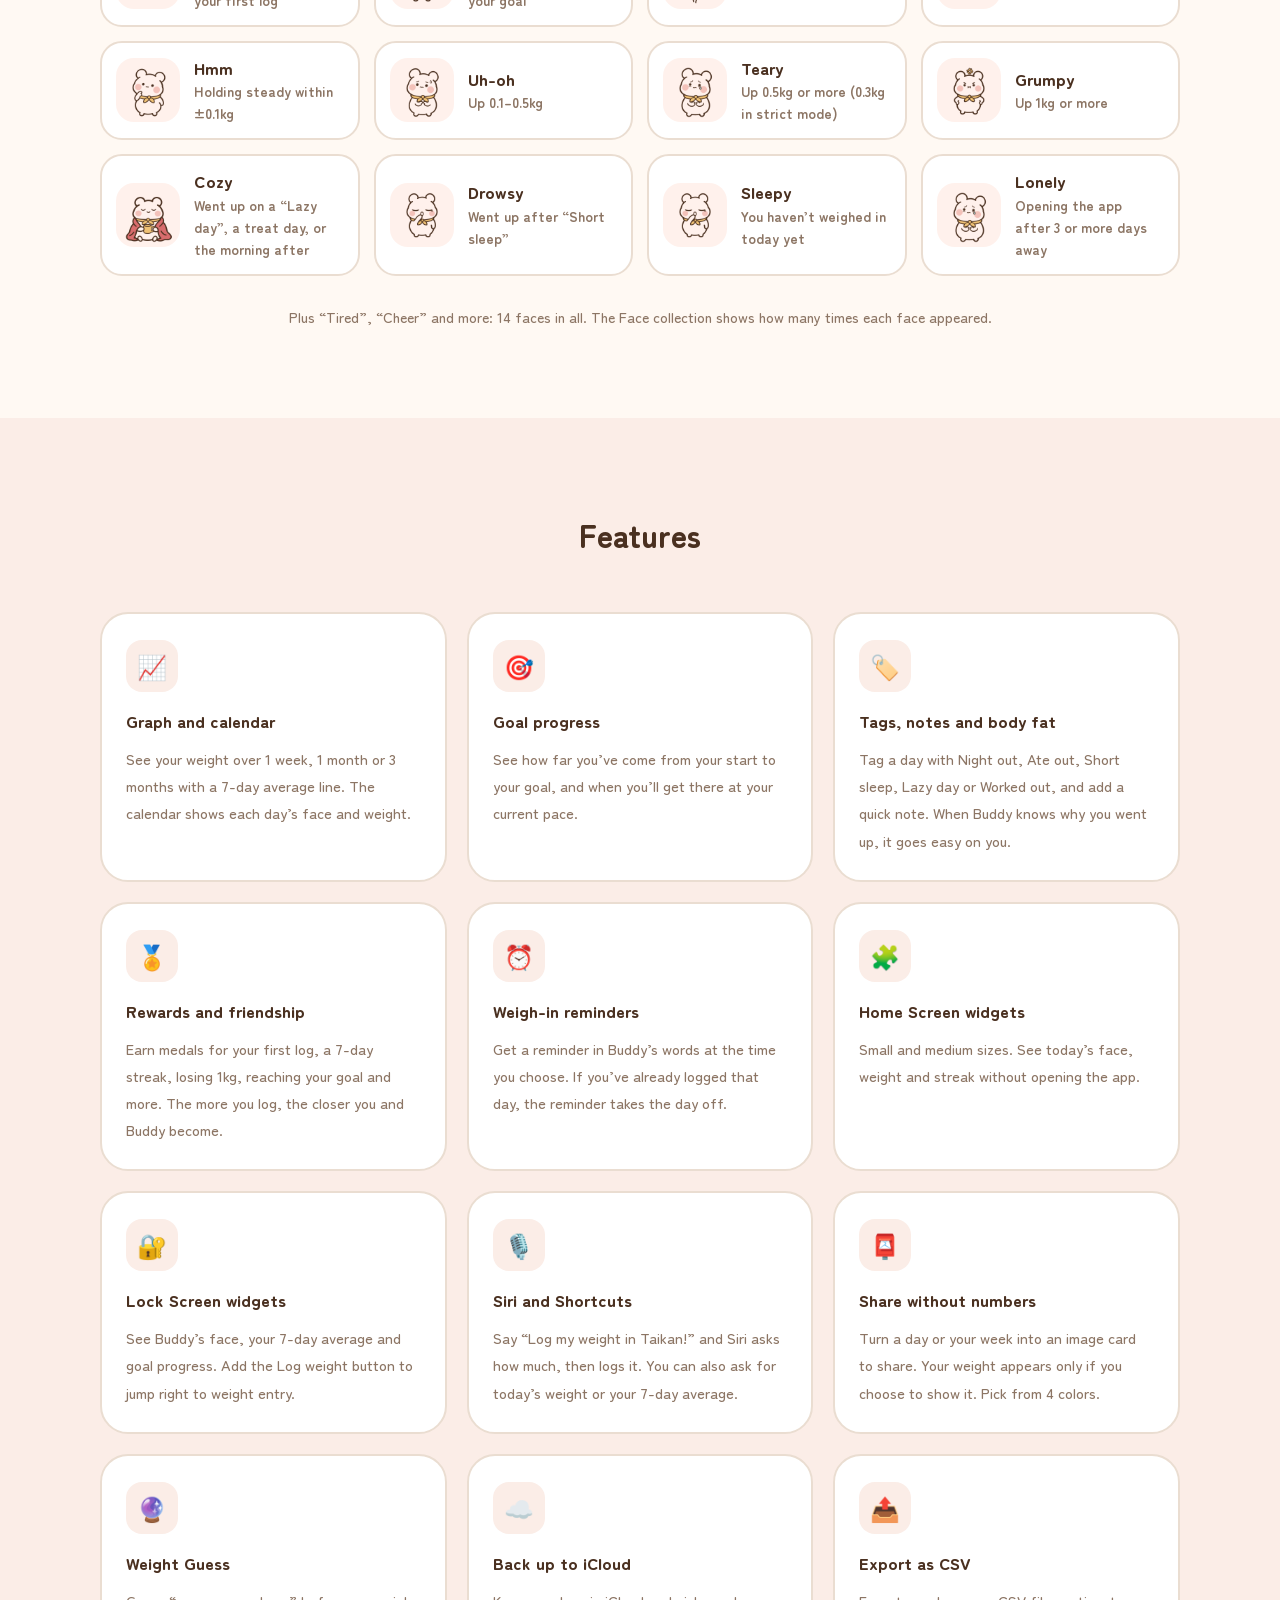
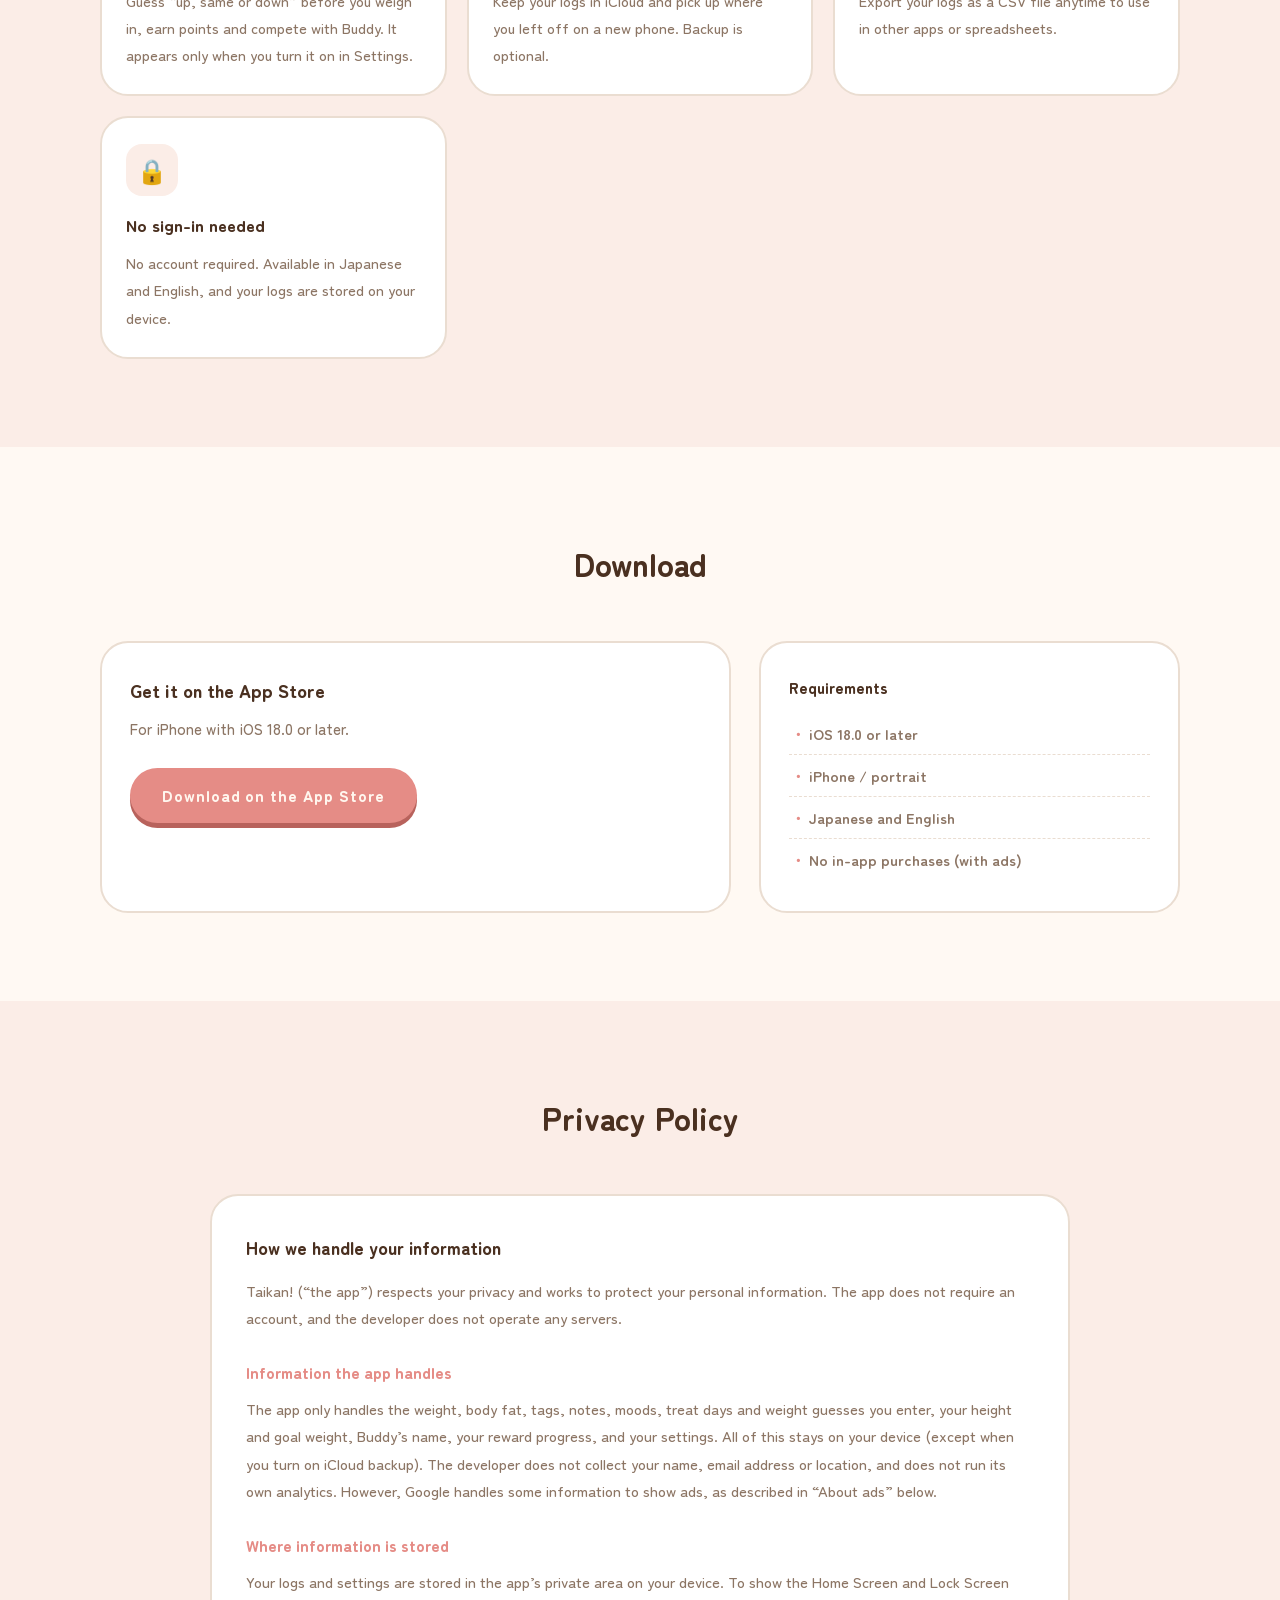
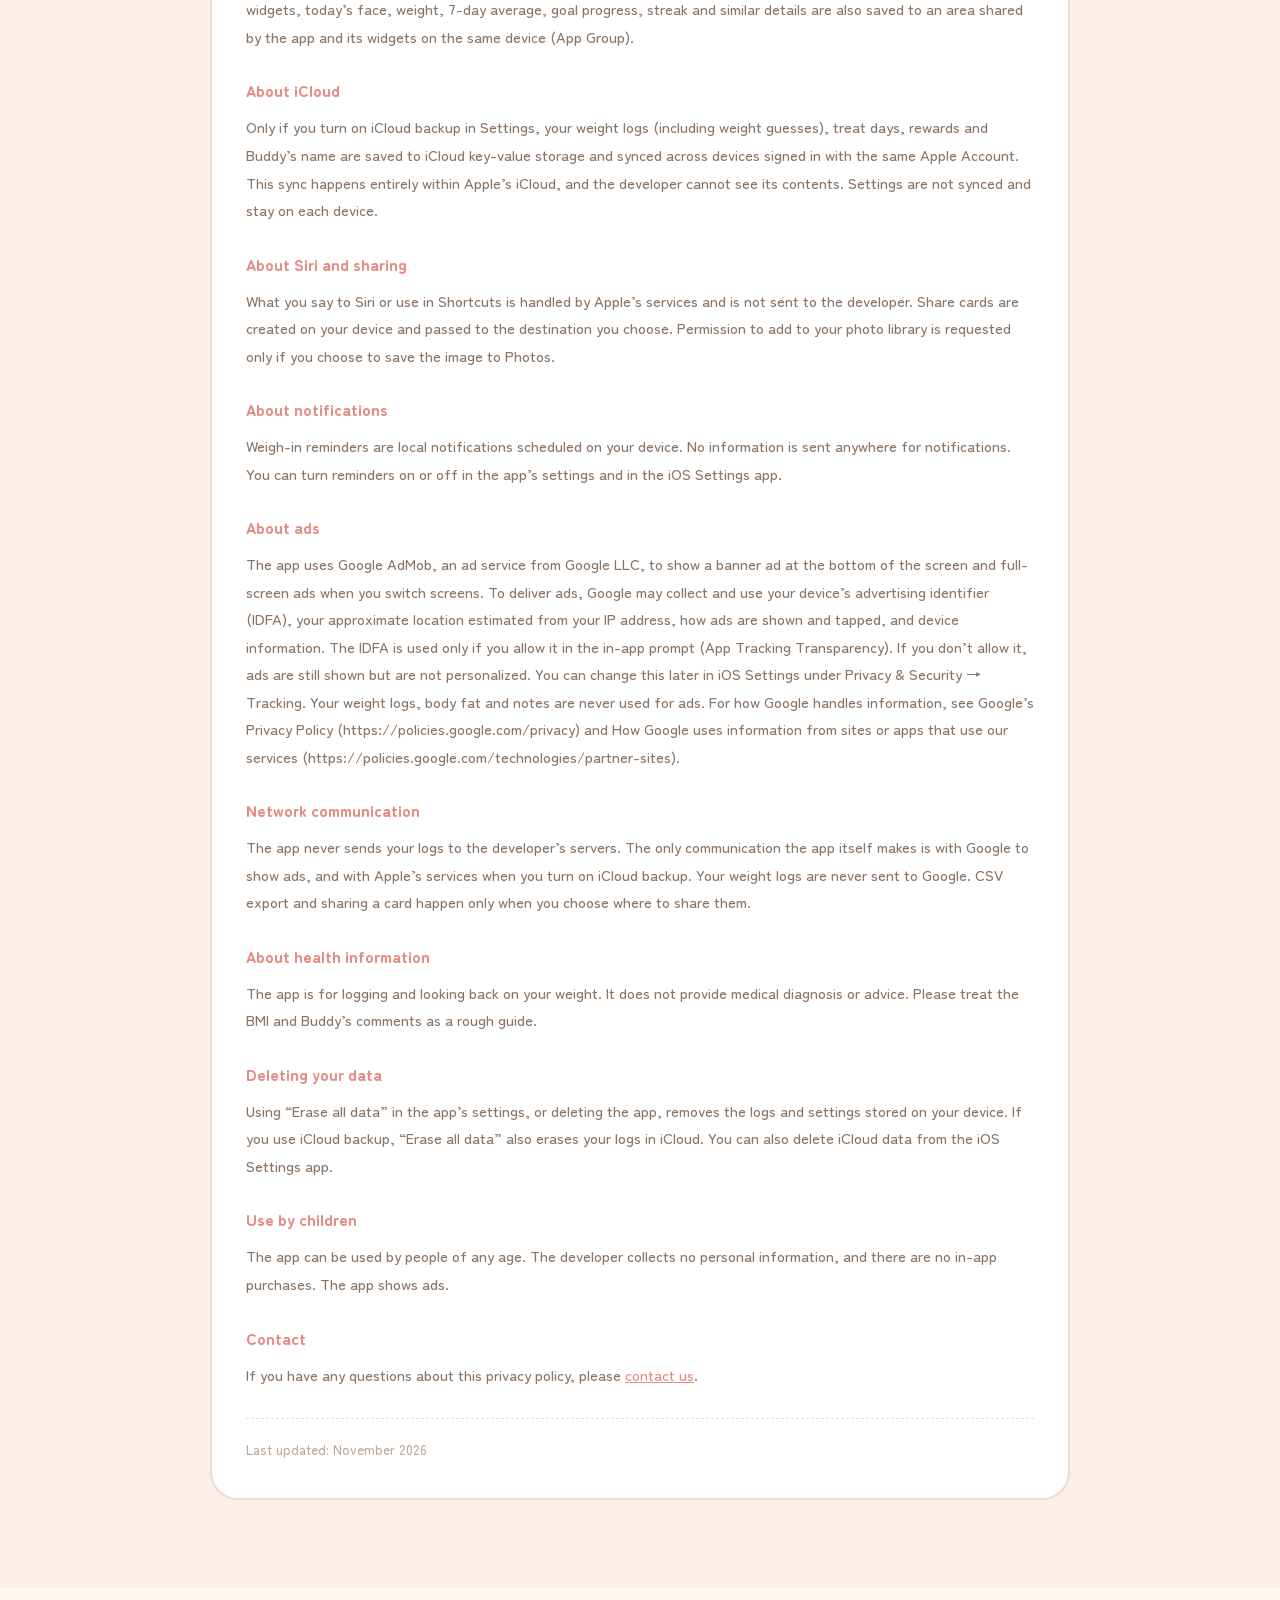
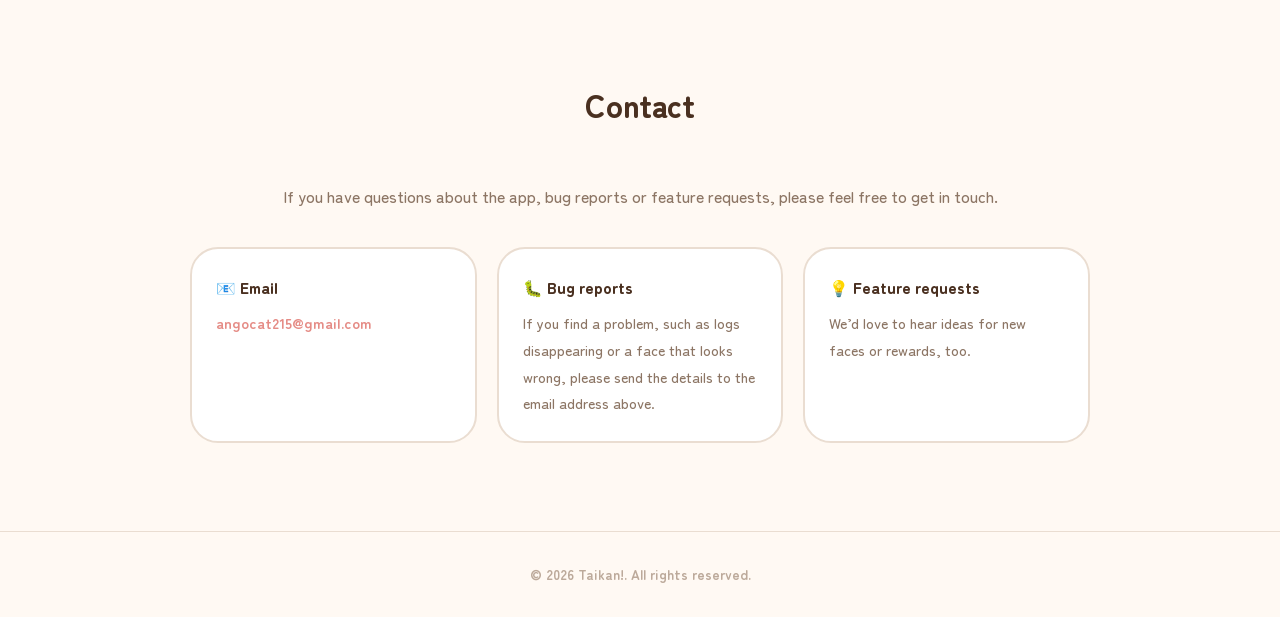
==== commit 733624a9: "Rename app to "たいかん！" and update related documentation. Introduce new features including lock screen" ====
--- a/web/index.html
+++ b/web/index.html
@@ -3,11 +3,11 @@
   <head>
     <meta charset="UTF-8" />
     <meta name="viewport" content="width=device-width, initial-scale=1.0" />
-    <title data-i18n-key="page_title">かわいい体重きろく - まいにちの体重に、キャラが反応。</title>
+    <title data-i18n-key="page_title">たいかん！ - ふえても大丈夫。もどるまで、キャラが見守る体重きろく</title>
     <meta
       name="description"
       data-i18n-key="meta_description"
-      content="かわいい体重きろくは、まいにちの体重に合わせてキャラの表情が変わる、iPhone 向けの体重管理アプリです。減った日はいっしょによろこび、増えた日はやさしく受けとめてくれます。グラフ・カレンダー・もくひょうまでの道のり・ごほうび・ホーム画面ウィジェットつき。ログインは不要です。"
+      content="たいかん！は、体重が増えた日に、もとにもどるまでキャラが見守ってくれる iPhone 向けの体重記録アプリです。食べる日を先に伝えられる「ごほうびの日」、数字をかくせる「見ないモード」、14の表情、数字なしのシェアカード、ウィジェットつき。ログインは不要です。"
     />
     <link rel="preconnect" href="https://fonts.googleapis.com" />
     <link rel="preconnect" href="https://fonts.gstatic.com" crossorigin />
@@ -16,17 +16,19 @@
       rel="stylesheet"
     />
     <link rel="stylesheet" href="styles.css" />
-    <link rel="icon" type="image/svg+xml" href="images/faces/lg_happy.svg" />
+    <link rel="icon" type="image/png" href="images/app-icon.png" />
+    <link rel="apple-touch-icon" href="images/app-icon.png" />
   </head>
   <body>
     <!-- Header -->
     <header class="header">
       <nav class="nav-container">
         <a class="nav-logo" href="#">
-          <img src="images/faces/lg_happy.svg" alt="" class="nav-logo-mark" />
-          <h1 data-i18n-key="app_name">かわいい体重きろく</h1>
+          <img src="images/app-icon.png" alt="" class="nav-logo-mark" />
+          <h1 data-i18n-key="app_name">たいかん！</h1>
         </a>
         <ul class="nav-menu">
+          <li><a href="#highlights" data-i18n-key="nav_highlights">とくちょう</a></li>
           <li><a href="#faces" data-i18n-key="nav_faces">表情</a></li>
           <li><a href="#features" data-i18n-key="nav_features">機能</a></li>
           <li><a href="#download" data-i18n-key="nav_download">ダウンロード</a></li>
@@ -45,34 +47,62 @@
     <section class="hero">
       <div class="hero-container">
         <div class="hero-content">
-          <p class="hero-eyebrow" data-i18n-key="hero_eyebrow">キャラといっしょの体重管理</p>
+          <p class="hero-eyebrow" data-i18n-key="hero_eyebrow">キャラといっしょの体重きろく</p>
           <h2 class="hero-title">
-            <span data-i18n-key="hero_title_line1">まいにちの体重に、</span>
-            <span class="hero-title-accent" data-i18n-key="hero_title_line2">キャラが反応。</span>
+            <span data-i18n-key="hero_title_line1">増えた日も、</span>
+            <span class="hero-title-accent" data-i18n-key="hero_title_line2">ひとりで落ちこまない。</span>
           </h2>
-          <p class="hero-description" data-i18n-key="hero_description">
-            朝いちばんに体重計にのって、きろくするだけ。減った日はいっしょによろこんで、増えた日はやさしく受けとめてくれる、ちいさな相棒といっしょに続ける体重管理アプリです。
-          </p>
+          <p class="hero-description" data-i18n-key="hero_description">飲み会のあとに増えても、もとの体重にもどるまでキャラがいっしょに見守ります。食べる日は先に伝えておけて、数字を見たくない日は、表情とことばだけで伝えます。</p>
           <div class="hero-buttons">
             <a href="#download" class="btn btn-primary" data-i18n-key="hero_cta_download">ダウンロード</a>
-            <a href="#faces" class="btn btn-outline" data-i18n-key="hero_cta_faces">表情を見る</a>
+            <a href="#highlights" class="btn btn-outline" data-i18n-key="hero_cta_faces">とくちょうを見る</a>
           </div>
         </div>
         <div class="hero-image">
           <!-- ホームと同じ、キャラとふきだし -->
           <div class="hero-stage">
-            <div class="hero-bubble" data-i18n-key="hero_bubble">やったー！ちゃんと減ってるよ！</div>
-            <img src="images/faces/lg_happy.svg" alt="" class="hero-chara" />
+            <div class="hero-bubble" data-i18n-key="hero_bubble">もやもや、はれたよ！</div>
+            <img src="images/faces/lg_happy.png" alt="" class="hero-chara" />
             <div class="hero-weight">
               <span class="hero-weight-num">57.8</span><span class="hero-weight-unit">kg</span>
               <span class="hero-weight-delta">−0.4kg</span>
             </div>
           </div>
           <div class="hero-faces" aria-hidden="true">
-            <img src="images/faces/lg_good.svg" alt="" />
-            <img src="images/faces/surprise.png" alt="" />
-            <img src="images/faces/lg_trouble.svg" alt="" />
-            <img src="images/faces/cozy.png" alt="" />
+            <img src="images/faces/lg_good.png" alt="" />
+            <img src="images/faces/lg_surprise.png" alt="" />
+            <img src="images/faces/lg_trouble.png" alt="" />
+            <img src="images/faces/lg_cozy.png" alt="" />
+          </div>
+        </div>
+      </div>
+    </section>
+
+    <!-- Highlights Section -->
+    <section class="highlights" id="highlights">
+      <div class="container">
+        <h2 class="section-title" data-i18n-key="highlights_title">たいかん！ならではの3つ</h2>
+        <div class="features-grid">
+          <div class="feature-card">
+            <div class="feature-icon"><div class="icon-placeholder">☁️</div></div>
+            <h3 data-i18n-key="highlight_watch_title">もどるまで見守り</h3>
+            <p data-i18n-key="highlight_watch_text">
+              飲み会や外食のあとに増えると、「もやもや雲」のカードが出ます。もとの体重（その前の7日平均）にもどったら「はれた！」。何日でもどったかが残り、2週間もどらなくても失敗あつかいにはしません。
+            </p>
+          </div>
+          <div class="feature-card">
+            <div class="feature-icon"><div class="icon-placeholder">🍰</div></div>
+            <h3 data-i18n-key="highlight_treat_title">ごほうびの日せんげん</h3>
+            <p data-i18n-key="highlight_treat_text">
+              ケーキや飲み会の予定があれば、前の日に「あしたは ごほうびの日」と伝えておけます。その日と翌朝に増えても、キャラは「たのしかった？」と受けとめて、そのまま見守ります。
+            </p>
+          </div>
+          <div class="feature-card">
+            <div class="feature-icon"><div class="icon-placeholder">👀</div></div>
+            <h3 data-i18n-key="highlight_hide_title">見ないモード</h3>
+            <p data-i18n-key="highlight_hide_text">
+              数字を見たくない日に。体重をぼかして、グラフの目盛りもかくします。「きろくしたよ」「いい流れだよ」と、キャラの表情とことばだけで伝えます。記録はいつもどおりできます。
+            </p>
           </div>
         </div>
       </div>
@@ -87,84 +117,84 @@
         </p>
         <div class="faces-grid">
           <div class="face-card">
-            <img src="images/faces/lg_happy.svg" alt="" loading="lazy" />
+            <img src="images/faces/lg_happy.png" alt="" loading="lazy" />
             <div class="face-body">
               <h3 data-i18n-key="face_happy_title">るんるん</h3>
               <p data-i18n-key="face_happy_text">0.3kg 以上へった日、はじめてのきろく</p>
             </div>
           </div>
           <div class="face-card">
-            <img src="images/faces/lg_good.svg" alt="" loading="lazy" />
+            <img src="images/faces/lg_good.png" alt="" loading="lazy" />
             <div class="face-body">
               <h3 data-i18n-key="face_good_title">グッド</h3>
               <p data-i18n-key="face_good_text">少しへった日、もくひょうに届いた日</p>
             </div>
           </div>
           <div class="face-card">
-            <img src="images/faces/surprise.png" alt="" loading="lazy" />
+            <img src="images/faces/lg_surprise.png" alt="" loading="lazy" />
             <div class="face-body">
               <h3 data-i18n-key="face_surprise_title">びっくり</h3>
               <p data-i18n-key="face_surprise_text">0.8kg 以上へった日</p>
             </div>
           </div>
           <div class="face-card">
-            <img src="images/faces/doya.png" alt="" loading="lazy" />
+            <img src="images/faces/lg_doya.png" alt="" loading="lazy" />
             <div class="face-body">
               <h3 data-i18n-key="face_doya_title">どやっ</h3>
               <p data-i18n-key="face_doya_text">いちばん軽い記録を更新した日</p>
             </div>
           </div>
           <div class="face-card">
-            <img src="images/faces/lg_hmm.svg" alt="" loading="lazy" />
+            <img src="images/faces/lg_hmm.png" alt="" loading="lazy" />
             <div class="face-body">
               <h3 data-i18n-key="face_hmm_title">うーん</h3>
               <p data-i18n-key="face_hmm_text">±0.1kg の横ばいの日</p>
             </div>
           </div>
           <div class="face-card">
-            <img src="images/faces/lg_trouble.svg" alt="" loading="lazy" />
+            <img src="images/faces/lg_trouble.png" alt="" loading="lazy" />
             <div class="face-body">
               <h3 data-i18n-key="face_trouble_title">こまった</h3>
               <p data-i18n-key="face_trouble_text">0.1〜0.5kg ふえた日</p>
             </div>
           </div>
           <div class="face-card">
-            <img src="images/faces/lg_crying.svg" alt="" loading="lazy" />
+            <img src="images/faces/lg_crying.png" alt="" loading="lazy" />
             <div class="face-body">
               <h3 data-i18n-key="face_crying_title">なきそう</h3>
               <p data-i18n-key="face_crying_text">0.5kg 以上ふえた日（きびしめモードでは 0.3kg）</p>
             </div>
           </div>
           <div class="face-card">
-            <img src="images/faces/lg_angry.svg" alt="" loading="lazy" />
+            <img src="images/faces/lg_angry.png" alt="" loading="lazy" />
             <div class="face-body">
               <h3 data-i18n-key="face_angry_title">おこ</h3>
               <p data-i18n-key="face_angry_text">1kg 以上ふえた日</p>
             </div>
           </div>
           <div class="face-card">
-            <img src="images/faces/cozy.png" alt="" loading="lazy" />
+            <img src="images/faces/lg_cozy.png" alt="" loading="lazy" />
             <div class="face-body">
               <h3 data-i18n-key="face_cozy_title">ぬくぬく</h3>
-              <p data-i18n-key="face_cozy_text">ふえた日に「のんびり」のタグ</p>
-            </div>
-          </div>
-          <div class="face-card">
-            <img src="images/faces/nightcap.png" alt="" loading="lazy" />
+              <p data-i18n-key="face_cozy_text">ふえた日に「のんびり」のタグ、ごほうびの日とその翌朝</p>
+            </div>
+          </div>
+          <div class="face-card">
+            <img src="images/faces/lg_nightcap.png" alt="" loading="lazy" />
             <div class="face-body">
               <h3 data-i18n-key="face_nightcap_title">ねぶそく</h3>
               <p data-i18n-key="face_nightcap_text">ふえた日に「寝不足」のタグ</p>
             </div>
           </div>
           <div class="face-card">
-            <img src="images/faces/yawn.png" alt="" loading="lazy" />
+            <img src="images/faces/lg_sleepy.png" alt="" loading="lazy" />
             <div class="face-body">
               <h3 data-i18n-key="face_sleepy_title">ねむい</h3>
               <p data-i18n-key="face_sleepy_text">きょうはまだはかっていないとき</p>
             </div>
           </div>
           <div class="face-card">
-            <img src="images/faces/lonely.png" alt="" loading="lazy" />
+            <img src="images/faces/lg_lonely.png" alt="" loading="lazy" />
             <div class="face-body">
               <h3 data-i18n-key="face_lonely_title">さみしい</h3>
               <p data-i18n-key="face_lonely_text">3日以上あいて、ひさしぶりに開いたとき</p>
@@ -222,6 +252,34 @@
             <h3 data-i18n-key="feature_widget_title">ホーム画面ウィジェット</h3>
             <p data-i18n-key="feature_widget_text">
               小と中の2種類。アプリを開かなくても、きょうの表情と体重、連続日数が見られます。
+            </p>
+          </div>
+          <div class="feature-card">
+            <div class="feature-icon"><div class="icon-placeholder">🔐</div></div>
+            <h3 data-i18n-key="feature_lock_title">ロック画面ウィジェット</h3>
+            <p data-i18n-key="feature_lock_text">
+              表情・7日平均・もくひょうの進み具合が見られます。「体重をきろく」のボタンを置けば、押すだけで体重の入力画面が開きます。
+            </p>
+          </div>
+          <div class="feature-card">
+            <div class="feature-icon"><div class="icon-placeholder">🎙️</div></div>
+            <h3 data-i18n-key="feature_siri_title">Siri・ショートカット</h3>
+            <p data-i18n-key="feature_siri_text">
+              「たいかん！で体重をきろく」と話しかけると、何キロかを聞いて記録します。きょうの体重や7日平均もたずねられます。
+            </p>
+          </div>
+          <div class="feature-card">
+            <div class="feature-icon"><div class="icon-placeholder">📮</div></div>
+            <h3 data-i18n-key="feature_share_title">数字なしでシェア</h3>
+            <p data-i18n-key="feature_share_text">
+              その日のキャラや1週間の流れを、画像カードにしてシェアできます。体重の数字は「のせる」を選んだときだけ。色は4種類です。
+            </p>
+          </div>
+          <div class="feature-card">
+            <div class="feature-icon"><div class="icon-placeholder">🔮</div></div>
+            <h3 data-i18n-key="feature_guess_title">体重よそう</h3>
+            <p data-i18n-key="feature_guess_text">
+              はかる前に「ふえた・おなじ・へった」を当ててポイントをためるゲーム。キャラとの勝負もできます。せっていでオンにしたときだけ出ます。
             </p>
           </div>
           <div class="feature-card">
@@ -278,23 +336,22 @@
         <h2 class="section-title" data-i18n-key="privacy_title">プライバシーポリシー</h2>
         <div class="privacy-content">
           <h3 data-i18n-key="privacy_handling_heading">個人情報の取り扱いについて</h3>
-          <p data-i18n-key="privacy_handling_text">
-            かわいい体重きろく（以下「本アプリ」）は、利用者のプライバシーを尊重し、個人情報の保護に努めます。本アプリはアカウント登録を必要とせず、開発者のサーバーを持ちません。
-          </p>
+          <p data-i18n-key="privacy_handling_text">たいかん！（以下「本アプリ」）は、利用者のプライバシーを尊重し、個人情報の保護に努めます。本アプリはアカウント登録を必要とせず、開発者のサーバーを持ちません。</p>
 
           <h4 data-i18n-key="privacy_collect_heading">扱う情報</h4>
           <p data-i18n-key="privacy_collect_text">
-            本アプリが扱うのは、利用者が入力した体重・体脂肪率・タグ・メモ・きぶん、身長ともくひょう体重、キャラの名前、ごほうびの達成状況、および各種設定だけで、これらはすべて端末の中に留まります。開発者が氏名・メールアドレス・位置情報を収集することはありません。開発者自身は利用状況の解析（アナリティクス）を行いません。ただし、広告の表示のために、下記「広告について」のとおり Google が情報を扱います。
+            本アプリが扱うのは、利用者が入力した体重・体脂肪率・タグ・メモ・きぶん・ごほうびの日・体重よそう、身長ともくひょう体重、キャラの名前、ごほうびの達成状況、および各種設定だけで、これらはすべて端末の中に留まります（iCloud バックアップを有効にした場合を除きます）。開発者が氏名・メールアドレス・位置情報を収集することはありません。開発者自身は利用状況の解析（アナリティクス）を行いません。ただし、広告の表示のために、下記「広告について」のとおり Google が情報を扱います。
           </p>
 
           <h4 data-i18n-key="privacy_storage_heading">情報の保存</h4>
-          <p data-i18n-key="privacy_storage_text">
-            記録と設定は、端末内のアプリ専用の領域に保存されます。ホーム画面ウィジェットに表示するため、きょうの表情・体重・連続日数などを、同じ端末の中でアプリとウィジェットが共有する領域（App Group）にも保存します。
-          </p>
+          <p data-i18n-key="privacy_storage_text">記録と設定は、端末内のアプリ専用の領域に保存されます。ホーム画面・ロック画面のウィジェットに表示するため、きょうの表情・体重・7日平均・もくひょうの進み具合・連続日数などを、同じ端末の中でアプリとウィジェットが共有する領域（App Group）にも保存します。</p>
 
           <h4 data-i18n-key="privacy_icloud_heading">iCloud について</h4>
-          <p data-i18n-key="privacy_icloud_text">
-            設定で iCloud バックアップを有効にした場合に限り、体重の記録・ごほうび・キャラの名前が iCloud のキーバリューストアに保存され、同じ Apple アカウントの端末間で同期されます。この同期は Apple の iCloud 上で完結し、開発者がその内容を参照することはできません。設定は同期されず、その端末にだけ残ります。
+          <p data-i18n-key="privacy_icloud_text">設定で iCloud バックアップを有効にした場合に限り、体重の記録（体重よそうをふくむ）・ごほうびの日・ごほうび・キャラの名前が iCloud のキーバリューストアに保存され、同じ Apple アカウントの端末間で同期されます。この同期は Apple の iCloud 上で完結し、開発者がその内容を参照することはできません。設定は同期されず、その端末にだけ残ります。</p>
+
+          <h4 data-i18n-key="privacy_siri_heading">Siri・シェアについて</h4>
+          <p data-i18n-key="privacy_siri_text">
+            Siri やショートカットで話した内容は、Apple のサービスが扱います。開発者には送られません。シェアカードは端末の中で画像を作り、利用者が選んだ共有先に渡します。「写真に保存」を選んだときだけ、写真ライブラリに追加するための許可を求めます。
           </p>
 
           <h4 data-i18n-key="privacy_notification_heading">通知について</h4>
@@ -309,7 +366,7 @@
 
           <h4 data-i18n-key="privacy_network_heading">外部との通信</h4>
           <p data-i18n-key="privacy_network_text">
-            本アプリは、開発者のサーバーへ利用者の記録を送信しません。ネットワークを使うのは、広告の表示のための Google との通信と、利用者が iCloud バックアップを有効にした場合の Apple のサービスとの通信だけです。体重の記録が Google に送られることはありません。CSV の書き出しは、利用者が共有先を選んだときにだけ行われます。
+            本アプリは、開発者のサーバーへ利用者の記録を送信しません。本アプリが行う通信は、広告の表示のための Google との通信と、利用者が iCloud バックアップを有効にした場合の Apple のサービスとの通信だけです。体重の記録が Google に送られることはありません。CSV の書き出しとシェアカードの共有は、利用者が共有先を選んだときにだけ行われます。
           </p>
 
           <h4 data-i18n-key="privacy_health_heading">健康に関する情報について</h4>
@@ -334,7 +391,7 @@
             ><span data-i18n-key="privacy_contact_text_after">までご連絡ください。</span>
           </p>
 
-          <p class="privacy-update" data-i18n-key="privacy_update">最終更新: 2026 年 10 月</p>
+          <p class="privacy-update" data-i18n-key="privacy_update">最終更新: 2026 年 11 月</p>
         </div>
       </div>
     </section>
@@ -373,7 +430,7 @@
     <footer class="footer">
       <div class="container">
         <div class="footer-bottom">
-          <p data-i18n-key="footer_copyright">© 2026 かわいい体重きろく. All rights reserved.</p>
+          <p data-i18n-key="footer_copyright">© 2026 たいかん！. All rights reserved.</p>
         </div>
       </div>
     </footer>
--- a/web/styles.css
+++ b/web/styles.css
@@ -61,10 +61,7 @@
 .nav-logo-mark {
   width: 36px;
   height: 36px;
-  border-radius: 50%;
-  background: #ffefe9;
-  border: 2px solid #f6dcd3;
-  padding: 2px;
+  border-radius: 10px;
 }
 
 .nav-logo h1 {
@@ -724,3 +721,9 @@
     padding: 26px 20px;
   }
 }
+
+/* たいかん！ならではの3つ */
+.highlights {
+  padding: 88px 0;
+  background-color: #fbede7;
+}
